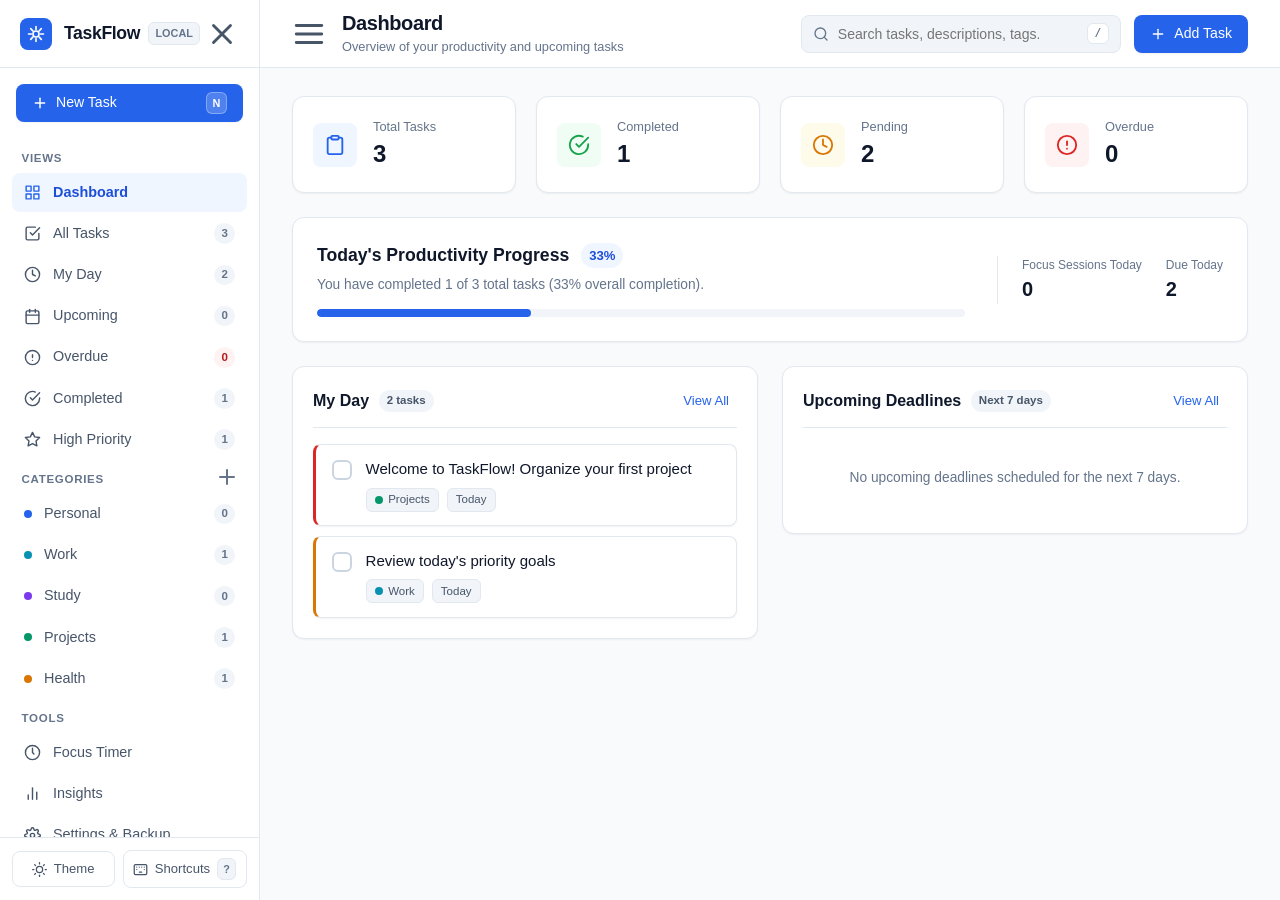
==== TaskFlow/index.html @ dec25b52 "Implement TaskFlow: Smart To-Do List & Productivity Dashboard" ====
<!DOCTYPE html>
<html lang="en" data-theme="light">
<head>
  <meta charset="UTF-8">
  <meta name="viewport" content="width=device-width, initial-scale=1.0">
  <meta name="description" content="TaskFlow - Smart To-Do List & Productivity Dashboard. Fast, local, private, and distraction-free task management.">
  <title>TaskFlow — Smart Productivity & Tasks</title>
  <link rel="stylesheet" href="styles.css">
  <script>
    // Prevent theme flash before CSS renders
    (function() {
      try {
        const savedTheme = localStorage.getItem('taskflow_theme');
        if (savedTheme === 'dark' || (!savedTheme && window.matchMedia('(prefers-color-scheme: dark)').matches)) {
          document.documentElement.setAttribute('data-theme', 'dark');
        } else {
          document.documentElement.setAttribute('data-theme', 'light');
        }
      } catch (e) {
        // Fallback to light theme if localStorage is restricted
      }
    })();
  </script>
</head>
<body>
  <!-- App Layout Container -->
  <div class="app-layout" id="appLayout">
    
    <!-- Mobile Sidebar Backdrop Overlay -->
    <div class="sidebar-overlay" id="sidebarOverlay" aria-hidden="true"></div>

    <!-- Sidebar Navigation -->
    <aside class="sidebar" id="sidebar" aria-label="Main Navigation">
      <div class="sidebar-header">
        <a href="#dashboard" class="brand-link" id="brandLink">
          <div class="brand-icon">
            <svg viewBox="0 0 24 24" fill="none" stroke="currentColor" stroke-width="2.2" stroke-linecap="round" stroke-linejoin="round" aria-hidden="true">
              <path d="M12 2v4M12 18v4M4.93 4.93l2.83 2.83M16.24 16.24l2.83 2.83M2 12h4M18 12h4M4.93 19.07l2.83-2.83M16.24 7.76l2.83-2.83"></path>
              <circle cx="12" cy="12" r="4"></circle>
            </svg>
          </div>
          <div class="brand-info">
            <span class="brand-name">TaskFlow</span>
            <span class="brand-badge">Local</span>
          </div>
        </a>
        <button class="icon-button mobile-close-btn" id="closeSidebarBtn" aria-label="Close navigation menu">
          <svg viewBox="0 0 24 24" fill="none" stroke="currentColor" stroke-width="2" stroke-linecap="round" stroke-linejoin="round" aria-hidden="true">
            <line x1="18" y1="6" x2="6" y2="18"></line>
            <line x1="6" y1="6" x2="18" y2="18"></line>
          </svg>
        </button>
      </div>

      <!-- Quick Action: New Task -->
      <div class="sidebar-action">
        <button class="btn btn-primary btn-block" id="sidebarNewTaskBtn" aria-label="Create new task (shortcut: N)">
          <svg viewBox="0 0 24 24" fill="none" stroke="currentColor" stroke-width="2.2" stroke-linecap="round" stroke-linejoin="round" aria-hidden="true">
            <line x1="12" y1="5" x2="12" y2="19"></line>
            <line x1="5" y1="12" x2="19" y2="12"></line>
          </svg>
          <span>New Task</span>
          <kbd class="shortcut-tag" title="Press N">N</kbd>
        </button>
      </div>

      <!-- Navigation Links -->
      <nav class="sidebar-nav">
        <div class="nav-section-title">Views</div>
        <ul class="nav-list" role="list">
          <li>
            <button class="nav-item active" data-view="dashboard" id="nav-dashboard">
              <svg viewBox="0 0 24 24" fill="none" stroke="currentColor" stroke-width="2" stroke-linecap="round" stroke-linejoin="round" aria-hidden="true">
                <rect x="3" y="3" width="7" height="7"></rect>
                <rect x="14" y="3" width="7" height="7"></rect>
                <rect x="14" y="14" width="7" height="7"></rect>
                <rect x="3" y="14" width="7" height="7"></rect>
              </svg>
              <span class="nav-label">Dashboard</span>
            </button>
          </li>
          <li>
            <button class="nav-item" data-view="all" id="nav-all">
              <svg viewBox="0 0 24 24" fill="none" stroke="currentColor" stroke-width="2" stroke-linecap="round" stroke-linejoin="round" aria-hidden="true">
                <path d="M9 11l3 3L22 4"></path>
                <path d="M21 12v7a2 2 0 01-2 2H5a2 2 0 01-2-2V5a2 2 0 012-2h11"></path>
              </svg>
              <span class="nav-label">All Tasks</span>
              <span class="nav-badge" id="badge-all">0</span>
            </button>
          </li>
          <li>
            <button class="nav-item" data-view="today" id="nav-today">
              <svg viewBox="0 0 24 24" fill="none" stroke="currentColor" stroke-width="2" stroke-linecap="round" stroke-linejoin="round" aria-hidden="true">
                <circle cx="12" cy="12" r="10"></circle>
                <polyline points="12 6 12 12 16 14"></polyline>
              </svg>
              <span class="nav-label">My Day</span>
              <span class="nav-badge" id="badge-today">0</span>
            </button>
          </li>
          <li>
            <button class="nav-item" data-view="upcoming" id="nav-upcoming">
              <svg viewBox="0 0 24 24" fill="none" stroke="currentColor" stroke-width="2" stroke-linecap="round" stroke-linejoin="round" aria-hidden="true">
                <rect x="3" y="4" width="18" height="18" rx="2" ry="2"></rect>
                <line x1="16" y1="2" x2="16" y2="6"></line>
                <line x1="8" y1="2" x2="8" y2="6"></line>
                <line x1="3" y1="10" x2="21" y2="10"></line>
              </svg>
              <span class="nav-label">Upcoming</span>
              <span class="nav-badge" id="badge-upcoming">0</span>
            </button>
          </li>
          <li>
            <button class="nav-item" data-view="overdue" id="nav-overdue">
              <svg viewBox="0 0 24 24" fill="none" stroke="currentColor" stroke-width="2" stroke-linecap="round" stroke-linejoin="round" aria-hidden="true">
                <circle cx="12" cy="12" r="10"></circle>
                <line x1="12" y1="8" x2="12" y2="12"></line>
                <line x1="12" y1="16" x2="12.01" y2="16"></line>
              </svg>
              <span class="nav-label">Overdue</span>
              <span class="nav-badge danger-badge" id="badge-overdue">0</span>
            </button>
          </li>
          <li>
            <button class="nav-item" data-view="completed" id="nav-completed">
              <svg viewBox="0 0 24 24" fill="none" stroke="currentColor" stroke-width="2" stroke-linecap="round" stroke-linejoin="round" aria-hidden="true">
                <path d="M22 11.08V12a10 10 0 1 1-5.93-9.14"></path>
                <polyline points="22 4 12 14.01 9 11.01"></polyline>
              </svg>
              <span class="nav-label">Completed</span>
              <span class="nav-badge" id="badge-completed">0</span>
            </button>
          </li>
          <li>
            <button class="nav-item" data-view="high-priority" id="nav-high-priority">
              <svg viewBox="0 0 24 24" fill="none" stroke="currentColor" stroke-width="2" stroke-linecap="round" stroke-linejoin="round" aria-hidden="true">
                <polygon points="12 2 15.09 8.26 22 9.27 17 14.14 18.18 21.02 12 17.77 5.82 21.02 7 14.14 2 9.27 8.91 8.26 12 2"></polygon>
              </svg>
              <span class="nav-label">High Priority</span>
              <span class="nav-badge" id="badge-high-priority">0</span>
            </button>
          </li>
        </ul>

        <!-- Categories Section -->
        <div class="nav-section-header">
          <span class="nav-section-title">Categories</span>
          <button class="icon-button-subtle" id="addCategoryBtn" title="Create Custom Category" aria-label="Add category">
            <svg viewBox="0 0 24 24" fill="none" stroke="currentColor" stroke-width="2" stroke-linecap="round" stroke-linejoin="round" aria-hidden="true">
              <line x1="12" y1="5" x2="12" y2="19"></line>
              <line x1="5" y1="12" x2="19" y2="12"></line>
            </svg>
          </button>
        </div>
        <ul class="nav-list category-nav-list" id="categoryNavList" role="list">
          <!-- Dynamically populated categories -->
        </ul>

        <!-- Productivity Tools Section -->
        <div class="nav-section-title">Tools</div>
        <ul class="nav-list" role="list">
          <li>
            <button class="nav-item" data-view="timer" id="nav-timer">
              <svg viewBox="0 0 24 24" fill="none" stroke="currentColor" stroke-width="2" stroke-linecap="round" stroke-linejoin="round" aria-hidden="true">
                <circle cx="12" cy="12" r="10"></circle>
                <polyline points="12 6 12 12 14 14"></polyline>
              </svg>
              <span class="nav-label">Focus Timer</span>
              <span class="timer-indicator-dot" id="sidebarTimerDot" title="Timer is active"></span>
            </button>
          </li>
          <li>
            <button class="nav-item" data-view="insights" id="nav-insights">
              <svg viewBox="0 0 24 24" fill="none" stroke="currentColor" stroke-width="2" stroke-linecap="round" stroke-linejoin="round" aria-hidden="true">
                <line x1="18" y1="20" x2="18" y2="10"></line>
                <line x1="12" y1="20" x2="12" y2="4"></line>
                <line x1="6" y1="20" x2="6" y2="14"></line>
              </svg>
              <span class="nav-label">Insights</span>
            </button>
          </li>
          <li>
            <button class="nav-item" data-view="settings" id="nav-settings">
              <svg viewBox="0 0 24 24" fill="none" stroke="currentColor" stroke-width="2" stroke-linecap="round" stroke-linejoin="round" aria-hidden="true">
                <circle cx="12" cy="12" r="3"></circle>
                <path d="M19.4 15a1.65 1.65 0 00.33 1.82l.06.06a2 2 0 010 2.83 2 2 0 01-2.83 0l-.06-.06a1.65 1.65 0 00-1.82-.33 1.65 1.65 0 00-1 1.51V21a2 2 0 01-2 2 2 2 0 01-2-2v-.09A1.65 1.65 0 009 19.4a1.65 1.65 0 00-1.82.33l-.06.06a2 2 0 01-2.83 0 2 2 0 010-2.83l.06-.06a1.65 1.65 0 00.33-1.82 1.65 1.65 0 00-1.51-1H3a2 2 0 01-2-2 2 2 0 012-2h.09A1.65 1.65 0 004.6 9a1.65 1.65 0 00-.33-1.82l-.06-.06a2 2 0 010-2.83 2 2 0 012.83 0l.06.06a1.65 1.65 0 001.82.33H9a1.65 1.65 0 001-1.51V3a2 2 0 012-2 2 2 0 012 2v.09a1.65 1.65 0 001 1.51 1.65 1.65 0 001.82-.33l.06-.06a2 2 0 012.83 0 2 2 0 010 2.83l-.06.06a1.65 1.65 0 00-.33 1.82V9a1.65 1.65 0 001.51 1H21a2 2 0 012 2 2 2 0 01-2 2h-.09a1.65 1.65 0 00-1.51 1z"></path>
              </svg>
              <span class="nav-label">Settings & Backup</span>
            </button>
          </li>
        </ul>
      </nav>

      <!-- Sidebar Footer -->
      <div class="sidebar-footer">
        <button class="footer-btn" id="themeToggleBtn" aria-label="Toggle light/dark theme">
          <span class="theme-icon light-icon" aria-hidden="true">
            <svg viewBox="0 0 24 24" fill="none" stroke="currentColor" stroke-width="2" stroke-linecap="round" stroke-linejoin="round">
              <circle cx="12" cy="12" r="5"></circle>
              <line x1="12" y1="1" x2="12" y2="3"></line>
              <line x1="12" y1="21" x2="12" y2="23"></line>
              <line x1="4.22" y1="4.22" x2="5.64" y2="5.64"></line>
              <line x1="18.36" y1="18.36" x2="19.78" y2="19.78"></line>
              <line x1="1" y1="12" x2="3" y2="12"></line>
              <line x1="21" y1="12" x2="23" y2="12"></line>
              <line x1="4.22" y1="19.78" x2="5.64" y2="18.36"></line>
              <line x1="18.36" y1="5.64" x2="19.78" y2="4.22"></line>
            </svg>
          </span>
          <span class="theme-icon dark-icon" aria-hidden="true">
            <svg viewBox="0 0 24 24" fill="none" stroke="currentColor" stroke-width="2" stroke-linecap="round" stroke-linejoin="round">
              <path d="M21 12.79A9 9 0 1 1 11.21 3 7 7 0 0 0 21 12.79z"></path>
            </svg>
          </span>
          <span class="footer-btn-text" id="themeToggleText">Theme</span>
        </button>

        <button class="footer-btn" id="shortcutsBtn" aria-label="Keyboard Shortcuts" title="Keyboard Shortcuts (?)">
          <svg viewBox="0 0 24 24" fill="none" stroke="currentColor" stroke-width="2" stroke-linecap="round" stroke-linejoin="round" aria-hidden="true">
            <rect x="2" y="4" width="20" height="16" rx="2" ry="2"></rect>
            <line x1="6" y1="8" x2="6" y2="8"></line>
            <line x1="10" y1="8" x2="10" y2="8"></line>
            <line x1="14" y1="8" x2="14" y2="8"></line>
            <line x1="18" y1="8" x2="18" y2="8"></line>
            <line x1="6" y1="12" x2="6" y2="12"></line>
            <line x1="18" y1="12" x2="18" y2="12"></line>
            <line x1="10" y1="16" x2="14" y2="16"></line>
          </svg>
          <span class="footer-btn-text">Shortcuts</span>
          <kbd class="shortcut-tag">?</kbd>
        </button>
      </div>
    </aside>

    <!-- Main Content Area -->
    <main class="main-content" id="mainContent">
      <!-- Top Application Header -->
      <header class="app-header">
        <div class="header-left">
          <button class="icon-button mobile-menu-btn" id="mobileMenuBtn" aria-label="Open navigation menu">
            <svg viewBox="0 0 24 24" fill="none" stroke="currentColor" stroke-width="2" stroke-linecap="round" stroke-linejoin="round" aria-hidden="true">
              <line x1="3" y1="12" x2="21" y2="12"></line>
              <line x1="3" y1="6" x2="21" y2="6"></line>
              <line x1="3" y1="18" x2="21" y2="18"></line>
            </svg>
          </button>
          <div class="header-titles">
            <h1 class="page-title" id="pageTitle">Dashboard</h1>
            <p class="page-subtitle" id="pageSubtitle">Overview of your productivity and upcoming tasks</p>
          </div>
        </div>

        <div class="header-right">
          <!-- Global Search Input -->
          <div class="search-box">
            <svg class="search-icon" viewBox="0 0 24 24" fill="none" stroke="currentColor" stroke-width="2" stroke-linecap="round" stroke-linejoin="round" aria-hidden="true">
              <circle cx="11" cy="11" r="8"></circle>
              <line x1="21" y1="21" x2="16.65" y2="16.65"></line>
            </svg>
            <input type="search" class="search-input" id="globalSearchInput" placeholder="Search tasks, descriptions, tags... (/)" aria-label="Search tasks">
            <kbd class="search-shortcut" title="Press / to search">/</kbd>
            <button class="search-clear-btn" id="searchClearBtn" aria-label="Clear search" style="display: none;">
              <svg viewBox="0 0 24 24" fill="none" stroke="currentColor" stroke-width="2" stroke-linecap="round" stroke-linejoin="round" aria-hidden="true">
                <line x1="18" y1="6" x2="6" y2="18"></line>
                <line x1="6" y1="6" x2="18" y2="18"></line>
              </svg>
            </button>
          </div>

          <!-- Quick Header Add Task -->
          <button class="btn btn-primary header-add-btn" id="headerNewTaskBtn" aria-label="Add new task">
            <svg viewBox="0 0 24 24" fill="none" stroke="currentColor" stroke-width="2" stroke-linecap="round" stroke-linejoin="round" aria-hidden="true">
              <line x1="12" y1="5" x2="12" y2="19"></line>
              <line x1="5" y1="12" x2="19" y2="12"></line>
            </svg>
            <span>Add Task</span>
          </button>
        </div>
      </header>

      <!-- Content Views Wrapper -->
      <div class="content-body">
        
        <!-- ========================================== -->
        <!-- VIEW 1: DASHBOARD VIEW                    -->
        <!-- ========================================== -->
        <section class="view-panel active" id="view-dashboard" aria-labelledby="pageTitle">
          <!-- Stats Summary Grid -->
          <div class="stats-grid">
            <div class="stat-card">
              <div class="stat-icon-wrapper blue">
                <svg viewBox="0 0 24 24" fill="none" stroke="currentColor" stroke-width="2" stroke-linecap="round" stroke-linejoin="round" aria-hidden="true">
                  <path d="M16 4h2a2 2 0 012 2v14a2 2 0 01-2 2H6a2 2 0 01-2-2V6a2 2 0 012-2h2"></path>
                  <rect x="8" y="2" width="8" height="4" rx="1" ry="1"></rect>
                </svg>
              </div>
              <div class="stat-content">
                <span class="stat-label">Total Tasks</span>
                <span class="stat-value" id="dashTotalTasks">0</span>
              </div>
            </div>

            <div class="stat-card">
              <div class="stat-icon-wrapper green">
                <svg viewBox="0 0 24 24" fill="none" stroke="currentColor" stroke-width="2" stroke-linecap="round" stroke-linejoin="round" aria-hidden="true">
                  <path d="M22 11.08V12a10 10 0 11-5.93-9.14"></path>
                  <polyline points="22 4 12 14.01 9 11.01"></polyline>
                </svg>
              </div>
              <div class="stat-content">
                <span class="stat-label">Completed</span>
                <span class="stat-value" id="dashCompletedTasks">0</span>
              </div>
            </div>

            <div class="stat-card">
              <div class="stat-icon-wrapper amber">
                <svg viewBox="0 0 24 24" fill="none" stroke="currentColor" stroke-width="2" stroke-linecap="round" stroke-linejoin="round" aria-hidden="true">
                  <circle cx="12" cy="12" r="10"></circle>
                  <polyline points="12 6 12 12 16 14"></polyline>
                </svg>
              </div>
              <div class="stat-content">
                <span class="stat-label">Pending</span>
                <span class="stat-value" id="dashPendingTasks">0</span>
              </div>
            </div>

            <div class="stat-card">
              <div class="stat-icon-wrapper red">
                <svg viewBox="0 0 24 24" fill="none" stroke="currentColor" stroke-width="2" stroke-linecap="round" stroke-linejoin="round" aria-hidden="true">
                  <circle cx="12" cy="12" r="10"></circle>
                  <line x1="12" y1="8" x2="12" y2="12"></line>
                  <line x1="12" y1="16" x2="12.01" y2="16"></line>
                </svg>
              </div>
              <div class="stat-content">
                <span class="stat-label">Overdue</span>
                <span class="stat-value" id="dashOverdueTasks">0</span>
              </div>
            </div>
          </div>

          <!-- Productivity Summary Banner -->
          <div class="dashboard-banner">
            <div class="banner-info">
              <div class="banner-title-row">
                <h2 class="banner-title">Today's Productivity Progress</h2>
                <span class="progress-percentage-badge" id="dashCompletionRate">0%</span>
              </div>
              <p class="banner-subtitle" id="dashProductivitySummary">You have completed 0 of 0 tasks scheduled for today.</p>
              <!-- Visual Progress Bar -->
              <div class="progress-track" role="progressbar" aria-valuenow="0" aria-valuemin="0" aria-valuemax="100" id="dashProgressBar" aria-label="Task completion progress">
                <div class="progress-fill" id="dashProgressFill" style="width: 0%;"></div>
              </div>
            </div>
            <div class="banner-meta">
              <div class="meta-item">
                <span class="meta-label">Focus Sessions Today</span>
                <span class="meta-value" id="dashFocusSessionsCount">0</span>
              </div>
              <div class="meta-item">
                <span class="meta-label">Due Today</span>
                <span class="meta-value" id="dashDueTodayCount">0</span>
              </div>
            </div>
          </div>

          <!-- Dashboard Two-Column Layout -->
          <div class="dashboard-sections">
            <!-- Left: Today's Tasks & Urgent -->
            <div class="dashboard-column">
              <div class="card-panel">
                <div class="card-panel-header">
                  <div class="card-panel-title-group">
                    <h3 class="card-panel-title">My Day</h3>
                    <span class="badge-pill" id="dashMyDayCount">0 tasks</span>
                  </div>
                  <button class="text-button" id="dashGoToMyDayBtn">View All</button>
                </div>
                <div class="dash-task-list" id="dashTodayTasksList">
                  <!-- Dynamically populated or empty state -->
                </div>
              </div>
            </div>

            <!-- Right: Upcoming Deadlines & Recent -->
            <div class="dashboard-column">
              <div class="card-panel">
                <div class="card-panel-header">
                  <div class="card-panel-title-group">
                    <h3 class="card-panel-title">Upcoming Deadlines</h3>
                    <span class="badge-pill" id="dashUpcomingCount">Next 7 days</span>
                  </div>
                  <button class="text-button" id="dashGoToUpcomingBtn">View All</button>
                </div>
                <div class="dash-task-list" id="dashUpcomingTasksList">
                  <!-- Dynamically populated or empty state -->
                </div>
              </div>
            </div>
          </div>
        </section>


        <!-- ========================================== -->
        <!-- VIEW 2: TASK LIST VIEW (Unified)          -->
        <!-- ========================================== -->
        <section class="view-panel" id="view-tasks" aria-labelledby="pageTitle">
          <!-- Toolbar: Filters, Sorting, Actions -->
          <div class="tasks-toolbar">
            <div class="toolbar-left">
              <!-- Priority Filter -->
              <div class="select-wrapper">
                <label for="filterPriority" class="sr-only">Filter by Priority</label>
                <select id="filterPriority" class="form-select filter-select" aria-label="Filter by priority">
                  <option value="all">All Priorities</option>
                  <option value="high">High Priority</option>
                  <option value="medium">Medium Priority</option>
                  <option value="low">Low Priority</option>
                </select>
              </div>

              <!-- Category Filter -->
              <div class="select-wrapper">
                <label for="filterCategory" class="sr-only">Filter by Category</label>
                <select id="filterCategory" class="form-select filter-select" aria-label="Filter by category">
                  <option value="all">All Categories</option>
                  <!-- Populated from categories list -->
                </select>
              </div>

              <!-- Sort By Dropdown -->
              <div class="select-wrapper">
                <label for="sortTasksBy" class="sr-only">Sort Tasks</label>
                <select id="sortTasksBy" class="form-select filter-select" aria-label="Sort tasks by">
                  <option value="due-asc">Due Date (Earliest First)</option>
                  <option value="due-desc">Due Date (Latest First)</option>
                  <option value="priority-desc">Priority (High to Low)</option>
                  <option value="created-desc">Created (Newest First)</option>
                  <option value="created-asc">Created (Oldest First)</option>
                  <option value="title-asc">Title (A - Z)</option>
                </select>
              </div>
            </div>

            <div class="toolbar-right">
              <!-- Active Filters Clear Indicator -->
              <button class="btn btn-ghost" id="resetFiltersBtn" style="display: none;" aria-label="Reset all active filters">
                <svg viewBox="0 0 24 24" fill="none" stroke="currentColor" stroke-width="2" stroke-linecap="round" stroke-linejoin="round" aria-hidden="true">
                  <path d="M3 12a9 9 0 109-9 9.75 9.75 0 00-6.74 2.74L3 8"></path>
                  <path d="M3 3v5h5"></path>
                </svg>
                <span>Reset Filters</span>
              </button>

              <!-- Batch Action: Clear Completed -->
              <button class="btn btn-ghost text-danger" id="clearCompletedBtn" aria-label="Clear all completed tasks">
                <svg viewBox="0 0 24 24" fill="none" stroke="currentColor" stroke-width="2" stroke-linecap="round" stroke-linejoin="round" aria-hidden="true">
                  <polyline points="3 6 5 6 21 6"></polyline>
                  <path d="M19 6v14a2 2 0 01-2 2H7a2 2 0 01-2-2V6m3 0V4a2 2 0 012-2h4a2 2 0 012 2v2"></path>
                </svg>
                <span>Clear Completed</span>
              </button>
            </div>
          </div>

          <!-- Active Filter Status Indicator (when searching or filtered) -->
          <div class="filter-status-banner" id="filterStatusBanner" style="display: none;">
            <span id="filterStatusText">Showing filtered results</span>
            <button class="icon-button-subtle" id="dismissFilterBannerBtn" aria-label="Dismiss filtered view">
              <svg viewBox="0 0 24 24" fill="none" stroke="currentColor" stroke-width="2" stroke-linecap="round" stroke-linejoin="round" aria-hidden="true">
                <line x1="18" y1="6" x2="6" y2="18"></line>
                <line x1="6" y1="6" x2="18" y2="18"></line>
              </svg>
            </button>
          </div>

          <!-- Tasks Container -->
          <div class="tasks-container">
            <ul class="task-list" id="taskList" role="list">
              <!-- Dynamically populated task cards -->
            </ul>

            <!-- Unified Empty State -->
            <div class="empty-state" id="tasksEmptyState" style="display: none;">
              <div class="empty-state-icon">
                <svg viewBox="0 0 24 24" fill="none" stroke="currentColor" stroke-width="1.6" stroke-linecap="round" stroke-linejoin="round" aria-hidden="true">
                  <path d="M9 11l3 3L22 4"></path>
                  <path d="M21 12v7a2 2 0 01-2 2H5a2 2 0 01-2-2V5a2 2 0 012-2h11"></path>
                </svg>
              </div>
              <h3 class="empty-state-title" id="emptyStateTitle">No tasks found</h3>
              <p class="empty-state-description" id="emptyStateDesc">Stay productive! Add a new task to organize your day.</p>
              <button class="btn btn-primary" id="emptyStateActionBtn">Create New Task</button>
            </div>
          </div>
        </section>


        <!-- ========================================== -->
        <!-- VIEW 3: POMODORO FOCUS TIMER              -->
        <!-- ========================================== -->
        <section class="view-panel" id="view-timer" aria-labelledby="pageTitle">
          <div class="timer-view-wrapper">
            <!-- Mode Switch Tabs -->
            <div class="timer-mode-tabs" role="tablist" aria-label="Timer modes">
              <button class="timer-tab active" role="tab" aria-selected="true" data-mode="focus" id="tabFocus">
                Focus (25m)
              </button>
              <button class="timer-tab" role="tab" aria-selected="false" data-mode="short-break" id="tabShortBreak">
                Short Break (5m)
              </button>
              <button class="timer-tab" role="tab" aria-selected="false" data-mode="long-break" id="tabLongBreak">
                Long Break (15m)
              </button>
            </div>

            <!-- Focus Session Task Linker -->
            <div class="timer-task-selector">
              <label for="timerTaskSelect" class="timer-task-label">Associate with a Task (Optional):</label>
              <select id="timerTaskSelect" class="form-select timer-select" aria-label="Select task to focus on">
                <option value="">-- No specific task --</option>
                <!-- Populated with pending tasks -->
              </select>
            </div>

            <!-- Big Circular Countdown Clock -->
            <div class="timer-clock-container">
              <svg class="timer-progress-ring" viewBox="0 0 280 280" aria-hidden="true">
                <circle class="timer-ring-bg" cx="140" cy="140" r="124"></circle>
                <circle class="timer-ring-progress" id="timerProgressRing" cx="140" cy="140" r="124"></circle>
              </svg>
              <div class="timer-display-content">
                <div class="timer-digits" id="timerDisplay" aria-live="polite">25:00</div>
                <div class="timer-status-label" id="timerStatusLabel">Ready to Focus</div>
                <div class="timer-active-task-name" id="timerActiveTaskName"></div>
              </div>
            </div>

            <!-- Timer Action Buttons -->
            <div class="timer-actions">
              <button class="btn btn-secondary" id="timerResetBtn" aria-label="Reset Timer">
                <svg viewBox="0 0 24 24" fill="none" stroke="currentColor" stroke-width="2" stroke-linecap="round" stroke-linejoin="round" aria-hidden="true">
                  <polyline points="1 4 1 10 7 10"></polyline>
                  <path d="M3.51 15a9 9 0 102.13-9.36L1 10"></path>
                </svg>
                <span>Reset</span>
              </button>

              <button class="btn btn-primary btn-large" id="timerToggleBtn" aria-label="Start or Pause Timer">
                <svg id="timerPlayIcon" viewBox="0 0 24 24" fill="currentColor" stroke="none" aria-hidden="true">
                  <polygon points="5 3 19 12 5 21 5 3"></polygon>
                </svg>
                <svg id="timerPauseIcon" style="display: none;" viewBox="0 0 24 24" fill="currentColor" stroke="none" aria-hidden="true">
                  <rect x="6" y="4" width="4" height="16"></rect>
                  <rect x="14" y="4" width="4" height="16"></rect>
                </svg>
                <span id="timerToggleText">Start Session</span>
              </button>

              <button class="btn btn-ghost" id="timerSoundToggleBtn" aria-label="Toggle Sound Alert" title="Sound alerts on completion">
                <svg id="soundOnIcon" viewBox="0 0 24 24" fill="none" stroke="currentColor" stroke-width="2" stroke-linecap="round" stroke-linejoin="round" aria-hidden="true">
                  <polygon points="11 5 6 9 2 9 2 15 6 15 11 19 11 5"></polygon>
                  <path d="M19.07 4.93a10 10 0 010 14.14M15.54 8.46a5 5 0 010 7.07"></path>
                </svg>
                <svg id="soundOffIcon" style="display: none;" viewBox="0 0 24 24" fill="none" stroke="currentColor" stroke-width="2" stroke-linecap="round" stroke-linejoin="round" aria-hidden="true">
                  <polygon points="11 5 6 9 2 9 2 15 6 15 11 19 11 5"></polygon>
                  <line x1="23" y1="9" x2="17" y2="15"></line>
                  <line x1="17" y1="9" x2="23" y2="15"></line>
                </svg>
                <span id="soundStatusText">Chime On</span>
              </button>
            </div>

            <!-- Timer Analytics Stats -->
            <div class="timer-stats-card">
              <div class="timer-stat-row">
                <div class="timer-stat-col">
                  <span class="timer-stat-num" id="timerTodaySessions">0</span>
                  <span class="timer-stat-title">Sessions Today</span>
                </div>
                <div class="timer-stat-divider"></div>
                <div class="timer-stat-col">
                  <span class="timer-stat-num" id="timerTodayMinutes">0m</span>
                  <span class="timer-stat-title">Focus Time Today</span>
                </div>
                <div class="timer-stat-divider"></div>
                <div class="timer-stat-col">
                  <span class="timer-stat-num" id="timerTotalSessions">0</span>
                  <span class="timer-stat-title">All-Time Sessions</span>
                </div>
              </div>
            </div>

            <div class="timer-disclaimer">
              <svg viewBox="0 0 24 24" fill="none" stroke="currentColor" stroke-width="2" stroke-linecap="round" stroke-linejoin="round" aria-hidden="true">
                <circle cx="12" cy="12" r="10"></circle>
                <line x1="12" y1="16" x2="12" y2="12"></line>
                <line x1="12" y1="8" x2="12.01" y2="8"></line>
              </svg>
              <span>The timer uses system timestamps to track time reliably even if you switch tabs or minimize your browser. Audio chimes play while the tab is open.</span>
            </div>
          </div>
        </section>


        <!-- ========================================== -->
        <!-- VIEW 4: PRODUCTIVITY INSIGHTS             -->
        <!-- ========================================== -->
        <section class="view-panel" id="view-insights" aria-labelledby="pageTitle">
          <div class="insights-wrapper">
            <!-- 4-Card Summary -->
            <div class="stats-grid">
              <div class="stat-card">
                <div class="stat-icon-wrapper green">
                  <svg viewBox="0 0 24 24" fill="none" stroke="currentColor" stroke-width="2" stroke-linecap="round" stroke-linejoin="round" aria-hidden="true">
                    <polyline points="20 6 9 17 4 12"></polyline>
                  </svg>
                </div>
                <div class="stat-content">
                  <span class="stat-label">Completed Today</span>
                  <span class="stat-value" id="insightsCompletedToday">0</span>
                </div>
              </div>

              <div class="stat-card">
                <div class="stat-icon-wrapper blue">
                  <svg viewBox="0 0 24 24" fill="none" stroke="currentColor" stroke-width="2" stroke-linecap="round" stroke-linejoin="round" aria-hidden="true">
                    <rect x="3" y="4" width="18" height="18" rx="2" ry="2"></rect>
                    <line x1="16" y1="2" x2="16" y2="6"></line>
                    <line x1="8" y1="2" x2="8" y2="6"></line>
                    <line x1="3" y1="10" x2="21" y2="10"></line>
                  </svg>
                </div>
                <div class="stat-content">
                  <span class="stat-label">Completed This Week</span>
                  <span class="stat-value" id="insightsCompletedWeek">0</span>
                </div>
              </div>

              <div class="stat-card">
                <div class="stat-icon-wrapper amber">
                  <svg viewBox="0 0 24 24" fill="none" stroke="currentColor" stroke-width="2" stroke-linecap="round" stroke-linejoin="round" aria-hidden="true">
                    <circle cx="12" cy="12" r="10"></circle>
                    <path d="M12 6v6l4 2"></path>
                  </svg>
                </div>
                <div class="stat-content">
                  <span class="stat-label">Completion Rate</span>
                  <span class="stat-value" id="insightsRate">0%</span>
                </div>
              </div>

              <div class="stat-card">
                <div class="stat-icon-wrapper red">
                  <svg viewBox="0 0 24 24" fill="none" stroke="currentColor" stroke-width="2" stroke-linecap="round" stroke-linejoin="round" aria-hidden="true">
                    <circle cx="12" cy="12" r="10"></circle>
                    <polygon points="12 6 12 12 16 14"></polygon>
                  </svg>
                </div>
                <div class="stat-content">
                  <span class="stat-label">Focus Sessions Done</span>
                  <span class="stat-value" id="insightsFocusDone">0</span>
                </div>
              </div>
            </div>

            <!-- 7-Day Completion Bar Chart -->
            <div class="card-panel">
              <div class="card-panel-header">
                <div>
                  <h3 class="card-panel-title">7-Day Task Completion History</h3>
                  <p class="card-panel-subtitle">Calculated directly from real completed tasks in your storage</p>
                </div>
              </div>
              <div class="chart-container" id="completionChartContainer">
                <div class="chart-bars" id="completionChartBars">
                  <!-- Dynamically rendered 7-day bars -->
                </div>
              </div>
            </div>

            <!-- Two Breakdown Panels -->
            <div class="dashboard-sections">
              <!-- Tasks by Priority -->
              <div class="dashboard-column">
                <div class="card-panel">
                  <div class="card-panel-header">
                    <h3 class="card-panel-title">Distribution by Priority</h3>
                  </div>
                  <div class="breakdown-list" id="priorityBreakdownList">
                    <!-- Populated dynamically -->
                  </div>
                </div>
              </div>

              <!-- Tasks by Category -->
              <div class="dashboard-column">
                <div class="card-panel">
                  <div class="card-panel-header">
                    <h3 class="card-panel-title">Distribution by Category</h3>
                  </div>
                  <div class="breakdown-list" id="categoryBreakdownList">
                    <!-- Populated dynamically -->
                  </div>
                </div>
              </div>
            </div>
          </div>
        </section>


        <!-- ========================================== -->
        <!-- VIEW 5: SETTINGS & DATA BACKUP            -->
        <!-- ========================================== -->
        <section class="view-panel" id="view-settings" aria-labelledby="pageTitle">
          <div class="settings-wrapper">
            
            <!-- Backup & Restore -->
            <div class="card-panel">
              <div class="card-panel-header">
                <div>
                  <h3 class="card-panel-title">Data Backup & Restore</h3>
                  <p class="card-panel-subtitle">Manage your local data. Everything is stored privately inside your browser.</p>
                </div>
              </div>
              
              <div class="settings-item-row">
                <div class="settings-item-info">
                  <h4 class="settings-item-title">Export Local Backup</h4>
                  <p class="settings-item-desc">Download a complete JSON file containing all your tasks, categories, and focus timer statistics.</p>
                </div>
                <button class="btn btn-secondary" id="exportDataBtn">
                  <svg viewBox="0 0 24 24" fill="none" stroke="currentColor" stroke-width="2" stroke-linecap="round" stroke-linejoin="round" aria-hidden="true">
                    <path d="M21 15v4a2 2 0 01-2 2H5a2 2 0 01-2-2v-4"></path>
                    <polyline points="7 10 12 15 17 10"></polyline>
                    <line x1="12" y1="15" x2="12" y2="3"></line>
                  </svg>
                  <span>Export JSON</span>
                </button>
              </div>

              <div class="settings-item-row">
                <div class="settings-item-info">
                  <h4 class="settings-item-title">Import Backup</h4>
                  <p class="settings-item-desc">Restore your data from a previously exported TaskFlow JSON file. Safe schema validation prevents corrupted data.</p>
                </div>
                <div>
                  <input type="file" id="importFileInput" accept=".json,application/json" style="display: none;" aria-label="Select JSON file to import">
                  <button class="btn btn-secondary" id="importDataBtn">
                    <svg viewBox="0 0 24 24" fill="none" stroke="currentColor" stroke-width="2" stroke-linecap="round" stroke-linejoin="round" aria-hidden="true">
                      <path d="M21 15v4a2 2 0 01-2 2H5a2 2 0 01-2-2v-4"></path>
                      <polyline points="17 8 12 3 7 8"></polyline>
                      <line x1="12" y1="3" x2="12" y2="15"></line>
                    </svg>
                    <span>Import JSON</span>
                  </button>
                </div>
              </div>

              <div class="settings-item-row danger-row">
                <div class="settings-item-info">
                  <h4 class="settings-item-title text-danger">Reset All Application Data</h4>
                  <p class="settings-item-desc">Permanently wipe all tasks, custom categories, and timer statistics, reverting to fresh defaults.</p>
                </div>
                <button class="btn btn-danger-outline" id="resetAppBtn">
                  <svg viewBox="0 0 24 24" fill="none" stroke="currentColor" stroke-width="2" stroke-linecap="round" stroke-linejoin="round" aria-hidden="true">
                    <path d="M3 6h18M19 6v14a2 2 0 01-2 2H7a2 2 0 01-2-2V6m3 0V4a2 2 0 012-2h4a2 2 0 012 2v2"></path>
                  </svg>
                  <span>Reset Application</span>
                </button>
              </div>
            </div>

            <!-- Storage Notice -->
            <div class="card-panel">
              <div class="card-panel-header">
                <div>
                  <h3 class="card-panel-title">Privacy & Storage Notice</h3>
                  <p class="card-panel-subtitle">Transparent facts about your task data</p>
                </div>
              </div>
              <div class="notice-box">
                <div class="notice-icon">
                  <svg viewBox="0 0 24 24" fill="none" stroke="currentColor" stroke-width="2" stroke-linecap="round" stroke-linejoin="round" aria-hidden="true">
                    <rect x="3" y="11" width="18" height="11" rx="2" ry="2"></rect>
                    <path d="M7 11V7a5 5 0 0110 0v4"></path>
                  </svg>
                </div>
                <div class="notice-text">
                  <p><strong>100% Client-Side & Private:</strong> TaskFlow runs completely on your machine. No accounts, no backend databases, no analytics trackers, and no external AI services are used.</p>
                  <p><strong>Browser-Specific:</strong> Data is saved in this browser's <code>localStorage</code> sandbox. It does not automatically sync across separate browsers, incognito windows, or other devices. To transfer your tasks to another device, use the <strong>Export JSON</strong> feature above.</p>
                </div>
              </div>
            </div>

            <!-- Categories Management Panel -->
            <div class="card-panel">
              <div class="card-panel-header">
                <div>
                  <h3 class="card-panel-title">Manage Categories</h3>
                  <p class="card-panel-subtitle">Custom labels to group and organize your workflow</p>
                </div>
                <button class="btn btn-secondary btn-sm" id="settingsAddCategoryBtn">Add Category</button>
              </div>
              <div class="categories-manage-list" id="settingsCategoriesList">
                <!-- Dynamically populated categories -->
              </div>
            </div>

          </div>
        </section>

      </div>
    </main>
  </div>

  <!-- ========================================== -->
  <!-- MODAL: ADD / EDIT TASK                     -->
  <!-- ========================================== -->
  <div class="modal-backdrop" id="taskModalBackdrop" aria-hidden="true">
    <div class="modal-dialog" role="dialog" aria-modal="true" aria-labelledby="taskModalTitle">
      <div class="modal-header">
        <h2 class="modal-title" id="taskModalTitle">Create New Task</h2>
        <button class="icon-button" id="closeTaskModalBtn" aria-label="Close dialog">
          <svg viewBox="0 0 24 24" fill="none" stroke="currentColor" stroke-width="2" stroke-linecap="round" stroke-linejoin="round" aria-hidden="true">
            <line x1="18" y1="6" x2="6" y2="18"></line>
            <line x1="6" y1="6" x2="18" y2="18"></line>
          </svg>
        </button>
      </div>

      <form id="taskForm" class="modal-form" novalidate>
        <input type="hidden" id="taskIdInput">

        <!-- Task Title (Required) -->
        <div class="form-group">
          <label for="taskTitleInput" class="form-label">
            Task Title <span class="required-mark" aria-hidden="true">*</span>
          </label>
          <input type="text" id="taskTitleInput" class="form-input" placeholder="e.g., Finalize quarterly project proposal" required maxlength="120" autocomplete="off">
          <div class="form-error-msg" id="taskTitleError" role="alert"></div>
        </div>

        <!-- Task Description (Optional) -->
        <div class="form-group">
          <label for="taskDescInput" class="form-label">Description (Optional)</label>
          <textarea id="taskDescInput" class="form-textarea" rows="3" placeholder="Add details, notes, links or action items..." maxlength="1000"></textarea>
        </div>

        <!-- Two Columns: Priority & Category -->
        <div class="form-row">
          <div class="form-group">
            <label for="taskPriorityInput" class="form-label">Priority</label>
            <select id="taskPriorityInput" class="form-select">
              <option value="low">Low Priority</option>
              <option value="medium" selected>Medium Priority</option>
              <option value="high">High Priority</option>
            </select>
          </div>

          <div class="form-group">
            <label for="taskCategoryInput" class="form-label">Category</label>
            <select id="taskCategoryInput" class="form-select">
              <!-- Dynamically populated -->
            </select>
          </div>
        </div>

        <!-- Two Columns: Due Date & Due Time -->
        <div class="form-row">
          <div class="form-group">
            <label for="taskDueDateInput" class="form-label">Due Date</label>
            <input type="date" id="taskDueDateInput" class="form-input">
          </div>

          <div class="form-group">
            <label for="taskDueTimeInput" class="form-label">Due Time (Optional)</label>
            <input type="time" id="taskDueTimeInput" class="form-input">
          </div>
        </div>

        <!-- Tags Input -->
        <div class="form-group">
          <label for="taskTagsInput" class="form-label">Tags (Optional)</label>
          <input type="text" id="taskTagsInput" class="form-input" placeholder="e.g., urgent, client, sprint-1 (comma separated)">
          <span class="form-hint">Separate multiple tags with commas</span>
        </div>

        <!-- Optional Reminder -->
        <div class="form-group reminder-group">
          <div class="checkbox-label-wrapper">
            <input type="checkbox" id="taskHasReminder" class="custom-checkbox">
            <label for="taskHasReminder" class="form-label-inline">Set In-App Reminder</label>
          </div>
          <div class="reminder-inputs-row" id="reminderInputsContainer" style="display: none;">
            <input type="datetime-local" id="taskReminderInput" class="form-input" aria-label="Reminder date and time">
            <span class="form-hint">Reminder triggers as an in-app alert when this website is open.</span>
          </div>
        </div>

        <!-- Modal Actions -->
        <div class="modal-footer">
          <button type="button" class="btn btn-secondary" id="cancelTaskModalBtn">Cancel</button>
          <button type="submit" class="btn btn-primary" id="saveTaskSubmitBtn">
            <span>Save Task</span>
          </button>
        </div>
      </form>
    </div>
  </div>


  <!-- ========================================== -->
  <!-- MODAL: TASK DETAIL VIEW                    -->
  <!-- ========================================== -->
  <div class="modal-backdrop" id="detailModalBackdrop" aria-hidden="true">
    <div class="modal-dialog modal-dialog-wide" role="dialog" aria-modal="true" aria-labelledby="detailModalTitle">
      <div class="modal-header">
        <div class="detail-header-tags">
          <span class="badge priority-badge" id="detailPriorityBadge">Medium</span>
          <span class="badge category-badge" id="detailCategoryBadge">Work</span>
          <span class="badge status-badge" id="detailStatusBadge">Pending</span>
        </div>
        <button class="icon-button" id="closeDetailModalBtn" aria-label="Close task details">
          <svg viewBox="0 0 24 24" fill="none" stroke="currentColor" stroke-width="2" stroke-linecap="round" stroke-linejoin="round" aria-hidden="true">
            <line x1="18" y1="6" x2="6" y2="18"></line>
            <line x1="6" y1="6" x2="18" y2="18"></line>
          </svg>
        </button>
      </div>

      <div class="modal-body detail-body">
        <h2 class="detail-title" id="detailModalTitle">Task Title</h2>
        
        <div class="detail-desc-box" id="detailDescBox">
          <p class="detail-desc-text" id="detailModalDesc">No description provided.</p>
        </div>

        <!-- Meta Grid -->
        <div class="detail-meta-grid">
          <div class="detail-meta-item">
            <span class="detail-meta-label">Due Date</span>
            <span class="detail-meta-value" id="detailDueDateValue">None</span>
          </div>
          <div class="detail-meta-item">
            <span class="detail-meta-label">Reminder</span>
            <span class="detail-meta-value" id="detailReminderValue">None</span>
          </div>
          <div class="detail-meta-item">
            <span class="detail-meta-label">Created</span>
            <span class="detail-meta-value" id="detailCreatedValue">-</span>
          </div>
          <div class="detail-meta-item">
            <span class="detail-meta-label">Completed</span>
            <span class="detail-meta-value" id="detailCompletedValue">-</span>
          </div>
        </div>

        <!-- Tags List -->
        <div class="detail-tags-section" id="detailTagsSection">
          <span class="detail-meta-label">Tags</span>
          <div class="tag-chips-list" id="detailTagsList"></div>
        </div>
      </div>

      <div class="modal-footer detail-footer">
        <div class="detail-footer-left">
          <button class="btn btn-danger-outline btn-sm" id="detailDeleteBtn">
            <svg viewBox="0 0 24 24" fill="none" stroke="currentColor" stroke-width="2" stroke-linecap="round" stroke-linejoin="round" aria-hidden="true">
              <polyline points="3 6 5 6 21 6"></polyline>
              <path d="M19 6v14a2 2 0 01-2 2H7a2 2 0 01-2-2V6m3 0V4a2 2 0 012-2h4a2 2 0 012 2v2"></path>
            </svg>
            <span>Delete</span>
          </button>
        </div>
        <div class="detail-footer-right">
          <button class="btn btn-secondary" id="detailEditBtn">
            <svg viewBox="0 0 24 24" fill="none" stroke="currentColor" stroke-width="2" stroke-linecap="round" stroke-linejoin="round" aria-hidden="true">
              <path d="M11 4H4a2 2 0 00-2 2v14a2 2 0 002 2h14a2 2 0 002-2v-7"></path>
              <path d="M18.5 2.5a2.121 2.121 0 013 3L12 15l-4 1 1-4 9.5-9.5z"></path>
            </svg>
            <span>Edit</span>
          </button>
          <button class="btn btn-primary" id="detailToggleStatusBtn">
            <span id="detailToggleStatusText">Mark Completed</span>
          </button>
        </div>
      </div>
    </div>
  </div>


  <!-- ========================================== -->
  <!-- MODAL: ADD CUSTOM CATEGORY                -->
  <!-- ========================================== -->
  <div class="modal-backdrop" id="categoryModalBackdrop" aria-hidden="true">
    <div class="modal-dialog modal-dialog-sm" role="dialog" aria-modal="true" aria-labelledby="categoryModalTitle">
      <div class="modal-header">
        <h2 class="modal-title" id="categoryModalTitle">Create Category</h2>
        <button class="icon-button" id="closeCategoryModalBtn" aria-label="Close dialog">
          <svg viewBox="0 0 24 24" fill="none" stroke="currentColor" stroke-width="2" stroke-linecap="round" stroke-linejoin="round" aria-hidden="true">
            <line x1="18" y1="6" x2="6" y2="18"></line>
            <line x1="6" y1="6" x2="18" y2="18"></line>
          </svg>
        </button>
      </div>

      <form id="categoryForm" class="modal-form" novalidate>
        <div class="form-group">
          <label for="categoryNameInput" class="form-label">
            Category Name <span class="required-mark" aria-hidden="true">*</span>
          </label>
          <input type="text" id="categoryNameInput" class="form-input" placeholder="e.g., Finance, Reading, Fitness" required maxlength="30" autocomplete="off">
          <div class="form-error-msg" id="categoryNameError" role="alert"></div>
        </div>

        <div class="form-group">
          <label class="form-label">Color Indicator</label>
          <div class="color-swatch-picker" role="radiogroup" aria-label="Category color">
            <button type="button" class="swatch-btn active" data-color="#2563eb" style="--swatch-color: #2563eb;" aria-label="Blue" aria-checked="true"></button>
            <button type="button" class="swatch-btn" data-color="#059669" style="--swatch-color: #059669;" aria-label="Green" aria-checked="false"></button>
            <button type="button" class="swatch-btn" data-color="#d97706" style="--swatch-color: #d97706;" aria-label="Amber" aria-checked="false"></button>
            <button type="button" class="swatch-btn" data-color="#dc2626" style="--swatch-color: #dc2626;" aria-label="Red" aria-checked="false"></button>
            <button type="button" class="swatch-btn" data-color="#7c3aed" style="--swatch-color: #7c3aed;" aria-label="Indigo" aria-checked="false"></button>
            <button type="button" class="swatch-btn" data-color="#0891b2" style="--swatch-color: #0891b2;" aria-label="Cyan" aria-checked="false"></button>
            <button type="button" class="swatch-btn" data-color="#475569" style="--swatch-color: #475569;" aria-label="Slate" aria-checked="false"></button>
          </div>
          <input type="hidden" id="categoryColorInput" value="#2563eb">
        </div>

        <div class="modal-footer">
          <button type="button" class="btn btn-secondary" id="cancelCategoryModalBtn">Cancel</button>
          <button type="submit" class="btn btn-primary" id="saveCategoryBtn">Create</button>
        </div>
      </form>
    </div>
  </div>


  <!-- ========================================== -->
  <!-- MODAL: CONFIRMATION DIALOG (ACCESSIBLE)    -->
  <!-- ========================================== -->
  <div class="modal-backdrop" id="confirmModalBackdrop" aria-hidden="true">
    <div class="modal-dialog modal-dialog-sm" role="alertdialog" aria-modal="true" aria-labelledby="confirmDialogTitle" aria-describedby="confirmDialogMessage">
      <div class="modal-header">
        <h2 class="modal-title" id="confirmDialogTitle">Confirm Action</h2>
        <button class="icon-button" id="closeConfirmModalBtn" aria-label="Close dialog">
          <svg viewBox="0 0 24 24" fill="none" stroke="currentColor" stroke-width="2" stroke-linecap="round" stroke-linejoin="round" aria-hidden="true">
            <line x1="18" y1="6" x2="6" y2="18"></line>
            <line x1="6" y1="6" x2="18" y2="18"></line>
          </svg>
        </button>
      </div>
      <div class="modal-body">
        <p class="confirm-message" id="confirmDialogMessage">Are you sure you want to perform this action?</p>
      </div>
      <div class="modal-footer">
        <button type="button" class="btn btn-secondary" id="confirmCancelBtn">Cancel</button>
        <button type="button" class="btn btn-danger" id="confirmProceedBtn">Confirm</button>
      </div>
    </div>
  </div>


  <!-- ========================================== -->
  <!-- MODAL: KEYBOARD SHORTCUTS REFERENCE        -->
  <!-- ========================================== -->
  <div class="modal-backdrop" id="shortcutsModalBackdrop" aria-hidden="true">
    <div class="modal-dialog modal-dialog-md" role="dialog" aria-modal="true" aria-labelledby="shortcutsModalTitle">
      <div class="modal-header">
        <h2 class="modal-title" id="shortcutsModalTitle">Keyboard Shortcuts</h2>
        <button class="icon-button" id="closeShortcutsModalBtn" aria-label="Close shortcuts">
          <svg viewBox="0 0 24 24" fill="none" stroke="currentColor" stroke-width="2" stroke-linecap="round" stroke-linejoin="round" aria-hidden="true">
            <line x1="18" y1="6" x2="6" y2="18"></line>
            <line x1="6" y1="6" x2="18" y2="18"></line>
          </svg>
        </button>
      </div>
      <div class="modal-body">
        <div class="shortcuts-table" role="table" aria-label="Keyboard shortcuts">
          <div class="shortcut-row" role="row">
            <span class="shortcut-desc" role="cell">Create new task</span>
            <div class="shortcut-keys" role="cell"><kbd>N</kbd></div>
          </div>
          <div class="shortcut-row" role="row">
            <span class="shortcut-desc" role="cell">Focus search bar</span>
            <div class="shortcut-keys" role="cell"><kbd>/</kbd></div>
          </div>
          <div class="shortcut-row" role="row">
            <span class="shortcut-desc" role="cell">Close modal or dialog</span>
            <div class="shortcut-keys" role="cell"><kbd>Esc</kbd></div>
          </div>
          <div class="shortcut-row" role="row">
            <span class="shortcut-desc" role="cell">Submit active modal form</span>
            <div class="shortcut-keys" role="cell"><kbd>Ctrl</kbd> + <kbd>Enter</kbd></div>
          </div>
          <div class="shortcut-row" role="row">
            <span class="shortcut-desc" role="cell">Open this shortcuts cheatsheet</span>
            <div class="shortcut-keys" role="cell"><kbd>?</kbd></div>
          </div>
        </div>
        <p class="form-hint" style="margin-top: 1rem;">Single-letter shortcuts are automatically disabled while typing in input fields.</p>
      </div>
      <div class="modal-footer">
        <button type="button" class="btn btn-secondary" id="dismissShortcutsBtn">Got it</button>
      </div>
    </div>
  </div>


  <!-- ========================================== -->
  <!-- TOAST NOTIFICATIONS CONTAINER              -->
  <!-- ========================================== -->
  <div class="toast-container" id="toastContainer" role="status" aria-live="polite"></div>

  <!-- Main JavaScript File -->
  <script src="script.js"></script>
</body>
</html>
---- TaskFlow/styles.css ----
/* ==========================================================================
   TASKFLOW — CORE DESIGN SYSTEM & STYLESHEET
   Clean, minimalist, restrained blue accents, accessible contrast.
   ========================================================================== */

/* --------------------------------------------------------------------------
   1. CSS VARIABLES (DESIGN TOKENS)
   -------------------------------------------------------------------------- */
:root {
  /* Light Theme Palette */
  --bg-app: #f8fafc;
  --bg-sidebar: #ffffff;
  --bg-surface: #ffffff;
  --bg-surface-elevated: #ffffff;
  --bg-subtle: #f1f5f9;
  --bg-hover: #e2e8f0;
  --bg-active: #cbd5e1;

  --border-subtle: #e2e8f0;
  --border-strong: #cbd5e1;
  --border-focus: #2563eb;

  --text-primary: #0f172a;
  --text-secondary: #475569;
  --text-muted: #64748b;
  --text-inverse: #ffffff;

  /* Restrained Blue Accent */
  --accent-primary: #2563eb;
  --accent-hover: #1d4ed8;
  --accent-active: #1e40af;
  --accent-subtle: #eff6ff;
  --accent-text: #1d4ed8;

  /* Priority Tokens */
  --priority-high: #dc2626;
  --priority-high-bg: #fef2f2;
  --priority-high-border: #fecaca;
  --priority-high-text: #b91c1c;

  --priority-medium: #d97706;
  --priority-medium-bg: #fffbeb;
  --priority-medium-border: #fde68a;
  --priority-medium-text: #b45309;

  --priority-low: #059669;
  --priority-low-bg: #f0fdf4;
  --priority-low-border: #bbf7d0;
  --priority-low-text: #047857;

  /* Semantic Feedback */
  --danger: #dc2626;
  --danger-hover: #b91c1c;
  --danger-bg: #fef2f2;
  --danger-border: #fecaca;

  --success: #16a34a;
  --success-bg: #f0fdf4;
  --success-border: #bbf7d0;

  --warning: #d97706;
  --warning-bg: #fffbeb;
  --warning-border: #fde68a;

  /* Layout Measurements */
  --sidebar-width: 260px;
  --header-height: 68px;
  --radius-sm: 6px;
  --radius-md: 8px;
  --radius-lg: 12px;
  --radius-xl: 16px;

  /* Subtle Shadows */
  --shadow-sm: 0 1px 2px 0 rgba(0, 0, 0, 0.05);
  --shadow-md: 0 4px 6px -1px rgba(0, 0, 0, 0.07), 0 2px 4px -2px rgba(0, 0, 0, 0.05);
  --shadow-lg: 0 10px 15px -3px rgba(0, 0, 0, 0.08), 0 4px 6px -4px rgba(0, 0, 0, 0.05);
  --shadow-modal: 0 20px 25px -5px rgba(0, 0, 0, 0.12), 0 8px 10px -6px rgba(0, 0, 0, 0.08);

  /* Transitions */
  --transition-fast: 150ms cubic-bezier(0.4, 0, 0.2, 1);
  --transition-normal: 200ms cubic-bezier(0.4, 0, 0.2, 1);
}

/* Dark Theme Palette */
[data-theme="dark"] {
  --bg-app: #0b0f19;
  --bg-sidebar: #111827;
  --bg-surface: #111827;
  --bg-surface-elevated: #1f2937;
  --bg-subtle: #1f2937;
  --bg-hover: #374151;
  --bg-active: #4b5563;

  --border-subtle: #1f2937;
  --border-strong: #374151;
  --border-focus: #3b82f6;

  --text-primary: #f8fafc;
  --text-secondary: #cbd5e1;
  --text-muted: #94a3b8;
  --text-inverse: #0b0f19;

  /* Restrained Blue Accent in Dark */
  --accent-primary: #3b82f6;
  --accent-hover: #60a5fa;
  --accent-active: #93c5fd;
  --accent-subtle: rgba(59, 130, 246, 0.15);
  --accent-text: #93c5fd;

  /* Priority Tokens in Dark */
  --priority-high: #f87171;
  --priority-high-bg: rgba(220, 38, 38, 0.15);
  --priority-high-border: rgba(239, 68, 68, 0.3);
  --priority-high-text: #fca5a5;

  --priority-medium: #fbbf24;
  --priority-medium-bg: rgba(217, 119, 6, 0.15);
  --priority-medium-border: rgba(245, 158, 11, 0.3);
  --priority-medium-text: #fde68a;

  --priority-low: #34d399;
  --priority-low-bg: rgba(5, 150, 105, 0.15);
  --priority-low-border: rgba(16, 185, 129, 0.3);
  --priority-low-text: #a7f3d0;

  --danger: #f87171;
  --danger-hover: #ef4444;
  --danger-bg: rgba(220, 38, 38, 0.15);
  --danger-border: rgba(239, 68, 68, 0.3);

  --success: #34d399;
  --success-bg: rgba(5, 150, 105, 0.15);
  --success-border: rgba(16, 185, 129, 0.3);

  --warning: #fbbf24;
  --warning-bg: rgba(217, 119, 6, 0.15);
  --warning-border: rgba(245, 158, 11, 0.3);

  --shadow-sm: 0 1px 2px 0 rgba(0, 0, 0, 0.4);
  --shadow-md: 0 4px 6px -1px rgba(0, 0, 0, 0.5), 0 2px 4px -2px rgba(0, 0, 0, 0.4);
  --shadow-lg: 0 10px 15px -3px rgba(0, 0, 0, 0.6), 0 4px 6px -4px rgba(0, 0, 0, 0.4);
  --shadow-modal: 0 20px 25px -5px rgba(0, 0, 0, 0.7), 0 8px 10px -6px rgba(0, 0, 0, 0.5);
}

/* --------------------------------------------------------------------------
   2. RESET & BASE
   -------------------------------------------------------------------------- */
*, *::before, *::after {
  box-sizing: border-box;
  margin: 0;
  padding: 0;
}

html, body {
  height: 100%;
}

body {
  font-family: -apple-system, BlinkMacSystemFont, "Segoe UI", Roboto, "Helvetica Neue", Arial, sans-serif;
  font-size: 14px;
  line-height: 1.5;
  color: var(--text-primary);
  background-color: var(--bg-app);
  -webkit-font-smoothing: antialiased;
  -moz-osx-font-smoothing: grayscale;
  overflow: hidden;
}

input, button, textarea, select {
  font: inherit;
  color: inherit;
}

button {
  background: none;
  border: none;
  cursor: pointer;
}

a {
  color: inherit;
  text-decoration: none;
}

ul, ol {
  list-style: none;
}

/* Accessible focus outline */
:focus-visible {
  outline: 2px solid var(--border-focus);
  outline-offset: 2px;
}

.sr-only {
  position: absolute;
  width: 1px;
  height: 1px;
  padding: 0;
  margin: -1px;
  overflow: hidden;
  clip: rect(0, 0, 0, 0);
  white-space: nowrap;
  border: 0;
}

/* --------------------------------------------------------------------------
   3. APP LAYOUT STRUCTURE
   -------------------------------------------------------------------------- */
.app-layout {
  display: flex;
  height: 100vh;
  width: 100vw;
  overflow: hidden;
  background-color: var(--bg-app);
}

/* --------------------------------------------------------------------------
   4. SIDEBAR STYLING
   -------------------------------------------------------------------------- */
.sidebar {
  width: var(--sidebar-width);
  min-width: var(--sidebar-width);
  height: 100vh;
  background-color: var(--bg-sidebar);
  border-right: 1px solid var(--border-subtle);
  display: flex;
  flex-direction: column;
  z-index: 100;
  transition: transform var(--transition-normal);
}

.sidebar-header {
  height: var(--header-height);
  padding: 0 1.25rem;
  display: flex;
  align-items: center;
  justify-content: space-between;
  border-bottom: 1px solid var(--border-subtle);
}

.brand-link {
  display: flex;
  align-items: center;
  gap: 0.75rem;
}

.brand-icon {
  width: 32px;
  height: 32px;
  background-color: var(--accent-primary);
  color: var(--text-inverse);
  border-radius: var(--radius-md);
  display: flex;
  align-items: center;
  justify-content: center;
}

.brand-icon svg {
  width: 18px;
  height: 18px;
}

.brand-info {
  display: flex;
  align-items: center;
  gap: 0.5rem;
}

.brand-name {
  font-size: 1.1rem;
  font-weight: 700;
  letter-spacing: -0.02em;
  color: var(--text-primary);
}

.brand-badge {
  font-size: 0.68rem;
  text-transform: uppercase;
  font-weight: 600;
  padding: 0.15rem 0.4rem;
  background-color: var(--bg-subtle);
  color: var(--text-muted);
  border-radius: var(--radius-sm);
  border: 1px solid var(--border-subtle);
}

.mobile-close-btn {
  display: none;
}

.sidebar-action {
  padding: 1rem 1rem 0.5rem 1rem;
}

.sidebar-nav {
  flex: 1;
  overflow-y: auto;
  padding: 0.5rem 0.75rem;
}

.sidebar-nav::-webkit-scrollbar {
  width: 4px;
}
.sidebar-nav::-webkit-scrollbar-thumb {
  background-color: var(--border-subtle);
  border-radius: 4px;
}

.nav-section-title {
  font-size: 0.72rem;
  text-transform: uppercase;
  font-weight: 700;
  letter-spacing: 0.06em;
  color: var(--text-muted);
  padding: 0.75rem 0.6rem 0.35rem 0.6rem;
}

.nav-section-header {
  display: flex;
  align-items: center;
  justify-content: space-between;
  padding-right: 0.5rem;
}

.nav-list {
  display: flex;
  flex-direction: column;
  gap: 2px;
}

.nav-item {
  width: 100%;
  display: flex;
  align-items: center;
  gap: 0.75rem;
  padding: 0.55rem 0.75rem;
  border-radius: var(--radius-md);
  color: var(--text-secondary);
  font-weight: 500;
  font-size: 0.9rem;
  text-align: left;
  transition: background-color var(--transition-fast), color var(--transition-fast);
  position: relative;
}

.nav-item svg {
  width: 17px;
  height: 17px;
  flex-shrink: 0;
  stroke-width: 2;
}

.nav-item:hover {
  background-color: var(--bg-subtle);
  color: var(--text-primary);
}

.nav-item.active {
  background-color: var(--accent-subtle);
  color: var(--accent-text);
  font-weight: 600;
}

.nav-item.active svg {
  stroke: var(--accent-primary);
}

.nav-label {
  flex: 1;
  white-space: nowrap;
  overflow: hidden;
  text-overflow: ellipsis;
}

.nav-badge {
  font-size: 0.72rem;
  font-weight: 600;
  padding: 0.1rem 0.45rem;
  border-radius: 9999px;
  background-color: var(--bg-subtle);
  color: var(--text-muted);
}

.nav-item.active .nav-badge {
  background-color: rgba(37, 99, 235, 0.15);
  color: var(--accent-text);
}

.nav-badge.danger-badge {
  background-color: var(--priority-high-bg);
  color: var(--priority-high-text);
  font-weight: 700;
}

.category-dot {
  width: 8px;
  height: 8px;
  border-radius: 50%;
  flex-shrink: 0;
  background-color: currentColor;
}

.timer-indicator-dot {
  width: 7px;
  height: 7px;
  border-radius: 50%;
  background-color: var(--success);
  display: none;
}
.timer-indicator-dot.active {
  display: inline-block;
  animation: pulse-dot 1.5s infinite;
}

@keyframes pulse-dot {
  0% { transform: scale(1); opacity: 1; }
  50% { transform: scale(1.4); opacity: 0.6; }
  100% { transform: scale(1); opacity: 1; }
}

.sidebar-footer {
  padding: 0.75rem;
  border-top: 1px solid var(--border-subtle);
  display: flex;
  align-items: center;
  justify-content: space-between;
  gap: 0.5rem;
  background-color: var(--bg-sidebar);
}

.footer-btn {
  flex: 1;
  display: flex;
  align-items: center;
  justify-content: center;
  gap: 0.4rem;
  padding: 0.45rem 0.6rem;
  border-radius: var(--radius-md);
  font-size: 0.82rem;
  color: var(--text-secondary);
  border: 1px solid var(--border-subtle);
  transition: all var(--transition-fast);
}

.footer-btn:hover {
  background-color: var(--bg-subtle);
  color: var(--text-primary);
  border-color: var(--border-strong);
}

.footer-btn svg {
  width: 15px;
  height: 15px;
}

.theme-icon {
  display: inline-flex;
}
[data-theme="dark"] .light-icon {
  display: none;
}
[data-theme="light"] .dark-icon {
  display: none;
}

.shortcut-tag {
  display: inline-block;
  padding: 0.1rem 0.35rem;
  font-size: 0.68rem;
  font-weight: 700;
  font-family: inherit;
  background-color: var(--bg-subtle);
  color: var(--text-muted);
  border-radius: var(--radius-sm);
  border: 1px solid var(--border-subtle);
}

/* --------------------------------------------------------------------------
   5. MAIN CONTENT & HEADER
   -------------------------------------------------------------------------- */
.main-content {
  flex: 1;
  height: 100vh;
  display: flex;
  flex-direction: column;
  overflow: hidden;
  background-color: var(--bg-app);
}

.app-header {
  height: var(--header-height);
  padding: 0 2rem;
  background-color: var(--bg-surface);
  border-bottom: 1px solid var(--border-subtle);
  display: flex;
  align-items: center;
  justify-content: space-between;
  gap: 1.5rem;
  flex-shrink: 0;
}

.header-left {
  display: flex;
  align-items: center;
  gap: 1rem;
}

.mobile-menu-btn {
  display: none;
}

.header-titles {
  display: flex;
  flex-direction: column;
}

.page-title {
  font-size: 1.25rem;
  font-weight: 700;
  letter-spacing: -0.02em;
  color: var(--text-primary);
  line-height: 1.2;
}

.page-subtitle {
  font-size: 0.8rem;
  color: var(--text-muted);
  margin-top: 2px;
}

.header-right {
  display: flex;
  align-items: center;
  gap: 0.85rem;
}

.search-box {
  position: relative;
  display: flex;
  align-items: center;
  width: 320px;
}

.search-icon {
  position: absolute;
  left: 0.75rem;
  width: 16px;
  height: 16px;
  color: var(--text-muted);
  pointer-events: none;
}

.search-input {
  width: 100%;
  height: 38px;
  padding: 0 4.2rem 0 2.25rem;
  border-radius: var(--radius-md);
  border: 1px solid var(--border-subtle);
  background-color: var(--bg-subtle);
  color: var(--text-primary);
  font-size: 0.88rem;
  transition: all var(--transition-fast);
}

.search-input:focus {
  outline: none;
  background-color: var(--bg-surface);
  border-color: var(--border-focus);
  box-shadow: 0 0 0 3px rgba(37, 99, 235, 0.12);
}

.search-shortcut {
  position: absolute;
  right: 0.75rem;
  font-size: 0.7rem;
  font-weight: 600;
  padding: 0.1rem 0.4rem;
  background-color: var(--bg-surface);
  border: 1px solid var(--border-subtle);
  border-radius: var(--radius-sm);
  color: var(--text-muted);
  pointer-events: none;
}

.search-clear-btn {
  position: absolute;
  right: 0.6rem;
  width: 22px;
  height: 22px;
  border-radius: 50%;
  display: flex;
  align-items: center;
  justify-content: center;
  color: var(--text-muted);
}
.search-clear-btn:hover {
  color: var(--text-primary);
  background-color: var(--bg-hover);
}
.search-clear-btn svg {
  width: 14px;
  height: 14px;
}

.header-add-btn {
  display: inline-flex;
}

.content-body {
  flex: 1;
  overflow-y: auto;
  padding: 1.75rem 2rem 3rem 2rem;
}

.content-body::-webkit-scrollbar {
  width: 6px;
}
.content-body::-webkit-scrollbar-thumb {
  background-color: var(--border-subtle);
  border-radius: 6px;
}

/* --------------------------------------------------------------------------
   6. VIEW PANELS
   -------------------------------------------------------------------------- */
.view-panel {
  display: none;
  animation: fadeIn var(--transition-fast);
}

.view-panel.active {
  display: block;
}

@keyframes fadeIn {
  from { opacity: 0; transform: translateY(4px); }
  to { opacity: 1; transform: translateY(0); }
}

/* --------------------------------------------------------------------------
   7. BUTTONS & UI CONTROLS
   -------------------------------------------------------------------------- */
.btn {
  display: inline-flex;
  align-items: center;
  justify-content: center;
  gap: 0.5rem;
  height: 38px;
  padding: 0 1rem;
  border-radius: var(--radius-md);
  font-size: 0.88rem;
  font-weight: 500;
  transition: all var(--transition-fast);
  white-space: nowrap;
}

.btn svg {
  width: 16px;
  height: 16px;
}

.btn-sm {
  height: 32px;
  padding: 0 0.75rem;
  font-size: 0.8rem;
}

.btn-large {
  height: 44px;
  padding: 0 1.5rem;
  font-size: 0.95rem;
  font-weight: 600;
}

.btn-block {
  width: 100%;
}

.btn-primary {
  background-color: var(--accent-primary);
  color: var(--text-inverse);
  box-shadow: var(--shadow-sm);
}

.btn-primary:hover {
  background-color: var(--accent-hover);
}

.btn-primary:active {
  background-color: var(--accent-active);
}

.btn-primary .shortcut-tag {
  background-color: rgba(255, 255, 255, 0.2);
  color: #ffffff;
  border-color: rgba(255, 255, 255, 0.3);
  margin-left: auto;
}

.btn-secondary {
  background-color: var(--bg-surface);
  color: var(--text-primary);
  border: 1px solid var(--border-subtle);
  box-shadow: var(--shadow-sm);
}

.btn-secondary:hover {
  background-color: var(--bg-subtle);
  border-color: var(--border-strong);
}

.btn-ghost {
  background-color: transparent;
  color: var(--text-secondary);
}

.btn-ghost:hover {
  background-color: var(--bg-subtle);
  color: var(--text-primary);
}

.btn-danger {
  background-color: var(--danger);
  color: var(--text-inverse);
}
.btn-danger:hover {
  background-color: var(--danger-hover);
}

.btn-danger-outline {
  background-color: transparent;
  color: var(--danger);
  border: 1px solid var(--danger-border);
}
.btn-danger-outline:hover {
  background-color: var(--danger-bg);
}

.text-danger {
  color: var(--danger) !important;
}

.icon-button {
  width: 34px;
  height: 34px;
  display: flex;
  align-items: center;
  justify-content: center;
  border-radius: var(--radius-md);
  color: var(--text-secondary);
  transition: all var(--transition-fast);
}

.icon-button:hover {
  background-color: var(--bg-subtle);
  color: var(--text-primary);
}

.icon-button-subtle {
  width: 24px;
  height: 24px;
  display: flex;
  align-items: center;
  justify-content: center;
  border-radius: var(--radius-sm);
  color: var(--text-muted);
  transition: all var(--transition-fast);
}

.icon-button-subtle:hover {
  background-color: var(--bg-hover);
  color: var(--text-primary);
}

.text-button {
  font-size: 0.82rem;
  font-weight: 500;
  color: var(--accent-primary);
  padding: 0.25rem 0.5rem;
  border-radius: var(--radius-sm);
}

.text-button:hover {
  background-color: var(--accent-subtle);
}

/* --------------------------------------------------------------------------
   8. DASHBOARD OVERVIEW & CARDS
   -------------------------------------------------------------------------- */
.stats-grid {
  display: grid;
  grid-template-columns: repeat(4, 1fr);
  gap: 1.25rem;
  margin-bottom: 1.5rem;
}

.stat-card {
  background-color: var(--bg-surface);
  border: 1px solid var(--border-subtle);
  border-radius: var(--radius-lg);
  padding: 1.25rem;
  display: flex;
  align-items: center;
  gap: 1rem;
  box-shadow: var(--shadow-sm);
}

.stat-icon-wrapper {
  width: 44px;
  height: 44px;
  border-radius: var(--radius-md);
  display: flex;
  align-items: center;
  justify-content: center;
  flex-shrink: 0;
}

.stat-icon-wrapper svg {
  width: 22px;
  height: 22px;
}

.stat-icon-wrapper.blue {
  background-color: var(--accent-subtle);
  color: var(--accent-primary);
}
.stat-icon-wrapper.green {
  background-color: var(--success-bg);
  color: var(--success);
}
.stat-icon-wrapper.amber {
  background-color: var(--warning-bg);
  color: var(--warning);
}
.stat-icon-wrapper.red {
  background-color: var(--priority-high-bg);
  color: var(--priority-high);
}

.stat-content {
  display: flex;
  flex-direction: column;
}

.stat-label {
  font-size: 0.8rem;
  font-weight: 500;
  color: var(--text-muted);
}

.stat-value {
  font-size: 1.5rem;
  font-weight: 700;
  letter-spacing: -0.02em;
  color: var(--text-primary);
}

/* Productivity Banner */
.dashboard-banner {
  background-color: var(--bg-surface);
  border: 1px solid var(--border-subtle);
  border-radius: var(--radius-lg);
  padding: 1.5rem;
  margin-bottom: 1.5rem;
  display: flex;
  align-items: center;
  justify-content: space-between;
  gap: 2rem;
  box-shadow: var(--shadow-sm);
}

.banner-info {
  flex: 1;
}

.banner-title-row {
  display: flex;
  align-items: center;
  gap: 0.75rem;
  margin-bottom: 0.4rem;
}

.banner-title {
  font-size: 1.1rem;
  font-weight: 600;
  color: var(--text-primary);
}

.progress-percentage-badge {
  font-size: 0.82rem;
  font-weight: 700;
  padding: 0.15rem 0.5rem;
  border-radius: 9999px;
  background-color: var(--accent-subtle);
  color: var(--accent-text);
}

.banner-subtitle {
  font-size: 0.86rem;
  color: var(--text-muted);
  margin-bottom: 0.85rem;
}

.progress-track {
  width: 100%;
  height: 8px;
  background-color: var(--bg-subtle);
  border-radius: 9999px;
  overflow: hidden;
}

.progress-fill {
  height: 100%;
  background-color: var(--accent-primary);
  border-radius: 9999px;
  transition: width 300ms ease;
}

.banner-meta {
  display: flex;
  gap: 1.5rem;
  border-left: 1px solid var(--border-subtle);
  padding-left: 1.5rem;
}

.meta-item {
  display: flex;
  flex-direction: column;
}

.meta-label {
  font-size: 0.75rem;
  color: var(--text-muted);
  white-space: nowrap;
}

.meta-value {
  font-size: 1.25rem;
  font-weight: 700;
  color: var(--text-primary);
}

/* Dashboard Columns */
.dashboard-sections {
  display: grid;
  grid-template-columns: 1fr 1fr;
  gap: 1.5rem;
}

.card-panel {
  background-color: var(--bg-surface);
  border: 1px solid var(--border-subtle);
  border-radius: var(--radius-lg);
  padding: 1.25rem;
  box-shadow: var(--shadow-sm);
}

.card-panel-header {
  display: flex;
  align-items: center;
  justify-content: space-between;
  margin-bottom: 1rem;
  padding-bottom: 0.75rem;
  border-bottom: 1px solid var(--border-subtle);
}

.card-panel-title-group {
  display: flex;
  align-items: center;
  gap: 0.6rem;
}

.card-panel-title {
  font-size: 1rem;
  font-weight: 600;
  color: var(--text-primary);
}

.card-panel-subtitle {
  font-size: 0.8rem;
  color: var(--text-muted);
  margin-top: 2px;
}

.badge-pill {
  font-size: 0.72rem;
  font-weight: 600;
  padding: 0.15rem 0.5rem;
  border-radius: 9999px;
  background-color: var(--bg-subtle);
  color: var(--text-secondary);
}

.dash-task-list {
  display: flex;
  flex-direction: column;
  gap: 0.6rem;
}

.dash-empty-notice {
  padding: 1.5rem;
  text-align: center;
  color: var(--text-muted);
  font-size: 0.86rem;
}

/* --------------------------------------------------------------------------
   9. TASK LIST & TOOLBAR
   -------------------------------------------------------------------------- */
.tasks-toolbar {
  display: flex;
  align-items: center;
  justify-content: space-between;
  gap: 1rem;
  margin-bottom: 1.25rem;
  flex-wrap: wrap;
}

.toolbar-left, .toolbar-right {
  display: flex;
  align-items: center;
  gap: 0.75rem;
}

.select-wrapper {
  position: relative;
}

.form-select {
  height: 36px;
  padding: 0 2rem 0 0.85rem;
  background-color: var(--bg-surface);
  border: 1px solid var(--border-subtle);
  border-radius: var(--radius-md);
  color: var(--text-primary);
  font-size: 0.86rem;
  appearance: none;
  background-image: url("data:image/svg2+xml,%3Csvg xmlns='http://www.w3.org/2000/svg' width='16' height='16' viewBox='0 0 24 24' fill='none' stroke='%2364748b' stroke-width='2' stroke-linecap='round' stroke-linejoin='round'%3E%3Cpolyline points='6 9 12 15 18 9'%3E%3C/polyline%3E%3C/svg%3E");
  background-repeat: no-repeat;
  background-position: right 0.65rem center;
  background-size: 14px;
  cursor: pointer;
}

.form-select:focus {
  outline: none;
  border-color: var(--border-focus);
}

.filter-status-banner {
  background-color: var(--accent-subtle);
  color: var(--accent-text);
  border: 1px solid rgba(37, 99, 235, 0.2);
  border-radius: var(--radius-md);
  padding: 0.5rem 0.85rem;
  margin-bottom: 1rem;
  display: flex;
  align-items: center;
  justify-content: space-between;
  font-size: 0.86rem;
}

.task-list {
  display: flex;
  flex-direction: column;
  gap: 0.6rem;
}

/* Task Item Card */
.task-item {
  background-color: var(--bg-surface);
  border: 1px solid var(--border-subtle);
  border-radius: var(--radius-md);
  padding: 0.85rem 1rem;
  display: flex;
  align-items: flex-start;
  gap: 0.85rem;
  transition: all var(--transition-fast);
  position: relative;
  box-shadow: var(--shadow-sm);
}

.task-item:hover {
  border-color: var(--border-strong);
  box-shadow: var(--shadow-md);
}

.task-item.is-completed {
  opacity: 0.72;
  background-color: var(--bg-subtle);
}

/* Priority Left Accent Strip */
.task-item.priority-high {
  border-left: 3px solid var(--priority-high);
}
.task-item.priority-medium {
  border-left: 3px solid var(--priority-medium);
}
.task-item.priority-low {
  border-left: 3px solid var(--priority-low);
}

/* Custom Checkbox */
.task-checkbox-btn {
  margin-top: 2px;
  width: 20px;
  height: 20px;
  border-radius: var(--radius-sm);
  border: 2px solid var(--border-strong);
  display: flex;
  align-items: center;
  justify-content: center;
  flex-shrink: 0;
  transition: all var(--transition-fast);
  color: transparent;
  background-color: transparent;
}

.task-checkbox-btn:hover {
  border-color: var(--accent-primary);
}

.task-item.is-completed .task-checkbox-btn {
  background-color: var(--accent-primary);
  border-color: var(--accent-primary);
  color: #ffffff;
}

.task-checkbox-btn svg {
  width: 13px;
  height: 13px;
}

/* Task Content Body */
.task-main {
  flex: 1;
  min-width: 0;
  cursor: pointer;
}

.task-header-row {
  display: flex;
  align-items: baseline;
  gap: 0.5rem;
}

.task-title {
  font-size: 0.94rem;
  font-weight: 500;
  color: var(--text-primary);
  word-break: break-word;
  line-height: 1.4;
}

.task-item.is-completed .task-title {
  text-decoration: line-through;
  color: var(--text-muted);
}

.task-desc-preview {
  font-size: 0.82rem;
  color: var(--text-muted);
  margin-top: 0.25rem;
  display: -webkit-box;
  -webkit-line-clamp: 2;
  -webkit-box-orient: vertical;
  overflow: hidden;
  text-overflow: ellipsis;
}

/* Task Meta Badges */
.task-meta-row {
  display: flex;
  align-items: center;
  gap: 0.5rem;
  margin-top: 0.5rem;
  flex-wrap: wrap;
}

.badge {
  display: inline-flex;
  align-items: center;
  gap: 0.35rem;
  padding: 0.15rem 0.5rem;
  border-radius: var(--radius-sm);
  font-size: 0.72rem;
  font-weight: 500;
  white-space: nowrap;
}

.badge svg {
  width: 12px;
  height: 12px;
}

.badge.priority-high {
  background-color: var(--priority-high-bg);
  color: var(--priority-high-text);
  border: 1px solid var(--priority-high-border);
}
.badge.priority-medium {
  background-color: var(--priority-medium-bg);
  color: var(--priority-medium-text);
  border: 1px solid var(--priority-medium-border);
}
.badge.priority-low {
  background-color: var(--priority-low-bg);
  color: var(--priority-low-text);
  border: 1px solid var(--priority-low-border);
}

.badge.category-badge {
  background-color: var(--bg-subtle);
  color: var(--text-secondary);
  border: 1px solid var(--border-subtle);
}

.badge.date-badge {
  background-color: var(--bg-subtle);
  color: var(--text-secondary);
  border: 1px solid var(--border-subtle);
}

.badge.date-badge.is-overdue {
  background-color: var(--priority-high-bg);
  color: var(--priority-high-text);
  border-color: var(--priority-high-border);
  font-weight: 600;
}

.badge.date-badge.is-today {
  background-color: var(--accent-subtle);
  color: var(--accent-text);
  border-color: rgba(37, 99, 235, 0.2);
  font-weight: 600;
}

.badge.tag-badge {
  background-color: var(--bg-subtle);
  color: var(--text-muted);
}

.badge.reminder-badge {
  background-color: var(--warning-bg);
  color: var(--warning);
  border: 1px solid var(--warning-border);
}

/* Task Actions (Hover / Right) */
.task-actions {
  display: flex;
  align-items: center;
  gap: 0.2rem;
  margin-left: auto;
  opacity: 0.8;
  transition: opacity var(--transition-fast);
}

.task-item:hover .task-actions {
  opacity: 1;
}

/* Empty State */
.empty-state {
  text-align: center;
  padding: 4rem 1.5rem;
  background-color: var(--bg-surface);
  border: 1px dashed var(--border-strong);
  border-radius: var(--radius-lg);
  margin-top: 1rem;
}

.empty-state-icon {
  width: 56px;
  height: 56px;
  border-radius: 50%;
  background-color: var(--bg-subtle);
  color: var(--text-muted);
  display: inline-flex;
  align-items: center;
  justify-content: center;
  margin-bottom: 1rem;
}

.empty-state-icon svg {
  width: 28px;
  height: 28px;
}

.empty-state-title {
  font-size: 1.1rem;
  font-weight: 600;
  color: var(--text-primary);
  margin-bottom: 0.35rem;
}

.empty-state-description {
  font-size: 0.86rem;
  color: var(--text-muted);
  max-width: 360px;
  margin: 0 auto 1.25rem auto;
}

/* --------------------------------------------------------------------------
   10. POMODORO FOCUS TIMER VIEW
   -------------------------------------------------------------------------- */
.timer-view-wrapper {
  max-width: 580px;
  margin: 0 auto;
  display: flex;
  flex-direction: column;
  align-items: center;
}

.timer-mode-tabs {
  display: flex;
  background-color: var(--bg-subtle);
  padding: 4px;
  border-radius: var(--radius-lg);
  border: 1px solid var(--border-subtle);
  margin-bottom: 1.5rem;
  width: 100%;
}

.timer-tab {
  flex: 1;
  padding: 0.55rem 0.75rem;
  font-size: 0.88rem;
  font-weight: 500;
  color: var(--text-secondary);
  border-radius: var(--radius-md);
  transition: all var(--transition-fast);
  text-align: center;
}

.timer-tab.active {
  background-color: var(--bg-surface);
  color: var(--text-primary);
  box-shadow: var(--shadow-sm);
  font-weight: 600;
}

.timer-task-selector {
  width: 100%;
  margin-bottom: 1.75rem;
  display: flex;
  flex-direction: column;
  gap: 0.35rem;
}

.timer-task-label {
  font-size: 0.8rem;
  font-weight: 500;
  color: var(--text-muted);
}

.timer-select {
  width: 100%;
}

.timer-clock-container {
  position: relative;
  width: 280px;
  height: 280px;
  margin-bottom: 2rem;
  display: flex;
  align-items: center;
  justify-content: center;
}

.timer-progress-ring {
  width: 100%;
  height: 100%;
  transform: rotate(-90deg);
}

.timer-ring-bg {
  fill: none;
  stroke: var(--bg-subtle);
  stroke-width: 10;
}

.timer-ring-progress {
  fill: none;
  stroke: var(--accent-primary);
  stroke-width: 10;
  stroke-linecap: round;
  stroke-dasharray: 779.11;
  stroke-dashoffset: 0;
  transition: stroke-dashoffset 300ms linear;
}

.timer-display-content {
  position: absolute;
  text-align: center;
  display: flex;
  flex-direction: column;
  align-items: center;
  padding: 0 1rem;
}

.timer-digits {
  font-size: 3.5rem;
  font-weight: 700;
  font-variant-numeric: tabular-nums;
  letter-spacing: -0.04em;
  color: var(--text-primary);
  line-height: 1;
}

.timer-status-label {
  font-size: 0.86rem;
  font-weight: 600;
  color: var(--text-muted);
  text-transform: uppercase;
  letter-spacing: 0.05em;
  margin-top: 0.5rem;
}

.timer-active-task-name {
  font-size: 0.8rem;
  color: var(--accent-text);
  max-width: 200px;
  white-space: nowrap;
  overflow: hidden;
  text-overflow: ellipsis;
  margin-top: 0.25rem;
}

.timer-actions {
  display: flex;
  align-items: center;
  gap: 1rem;
  margin-bottom: 2rem;
}

.timer-stats-card {
  width: 100%;
  background-color: var(--bg-surface);
  border: 1px solid var(--border-subtle);
  border-radius: var(--radius-lg);
  padding: 1.25rem;
  box-shadow: var(--shadow-sm);
  margin-bottom: 1rem;
}

.timer-stat-row {
  display: flex;
  align-items: center;
  justify-content: space-around;
  text-align: center;
}

.timer-stat-col {
  flex: 1;
}

.timer-stat-num {
  display: block;
  font-size: 1.4rem;
  font-weight: 700;
  color: var(--text-primary);
}

.timer-stat-title {
  font-size: 0.75rem;
  color: var(--text-muted);
}

.timer-stat-divider {
  width: 1px;
  height: 36px;
  background-color: var(--border-subtle);
}

.timer-disclaimer {
  display: flex;
  align-items: flex-start;
  gap: 0.5rem;
  font-size: 0.78rem;
  color: var(--text-muted);
  text-align: left;
  line-height: 1.4;
  padding: 0 0.5rem;
}

.timer-disclaimer svg {
  width: 15px;
  height: 15px;
  flex-shrink: 0;
  margin-top: 2px;
}

/* --------------------------------------------------------------------------
   11. INSIGHTS & ANALYTICS VIEW
   -------------------------------------------------------------------------- */
.insights-wrapper {
  display: flex;
  flex-direction: column;
  gap: 1.5rem;
}

.chart-container {
  padding-top: 1rem;
}

.chart-bars {
  display: flex;
  align-items: flex-end;
  justify-content: space-between;
  height: 180px;
  gap: 1rem;
  padding-bottom: 0.5rem;
  border-bottom: 1px solid var(--border-subtle);
}

.chart-bar-col {
  flex: 1;
  display: flex;
  flex-direction: column;
  align-items: center;
  height: 100%;
  justify-content: flex-end;
  gap: 0.4rem;
}

.chart-bar-wrapper {
  width: 100%;
  max-width: 44px;
  height: 130px;
  background-color: var(--bg-subtle);
  border-radius: var(--radius-sm);
  display: flex;
  align-items: flex-end;
  overflow: hidden;
}

.chart-bar-fill {
  width: 100%;
  background-color: var(--accent-primary);
  border-radius: var(--radius-sm);
  transition: height 400ms ease;
  min-height: 2px;
}

.chart-bar-val {
  font-size: 0.75rem;
  font-weight: 600;
  color: var(--text-secondary);
}

.chart-bar-label {
  font-size: 0.75rem;
  color: var(--text-muted);
  text-align: center;
}

/* Breakdown Lists */
.breakdown-list {
  display: flex;
  flex-direction: column;
  gap: 0.85rem;
}

.breakdown-row {
  display: flex;
  flex-direction: column;
  gap: 0.35rem;
}

.breakdown-header {
  display: flex;
  justify-content: space-between;
  font-size: 0.84rem;
}

.breakdown-label {
  font-weight: 500;
  color: var(--text-primary);
  display: flex;
  align-items: center;
  gap: 0.4rem;
}

.breakdown-count {
  color: var(--text-muted);
  font-variant-numeric: tabular-nums;
}

.breakdown-bar-track {
  width: 100%;
  height: 6px;
  background-color: var(--bg-subtle);
  border-radius: 9999px;
  overflow: hidden;
}

.breakdown-bar-fill {
  height: 100%;
  border-radius: 9999px;
  transition: width 300ms ease;
}

/* --------------------------------------------------------------------------
   12. SETTINGS & BACKUP VIEW
   -------------------------------------------------------------------------- */
.settings-wrapper {
  display: flex;
  flex-direction: column;
  gap: 1.5rem;
  max-width: 760px;
}

.settings-item-row {
  display: flex;
  align-items: center;
  justify-content: space-between;
  gap: 1.5rem;
  padding: 1.15rem 0;
  border-bottom: 1px solid var(--border-subtle);
}

.settings-item-row:last-child {
  border-bottom: none;
  padding-bottom: 0;
}

.settings-item-row.danger-row {
  padding-top: 1.5rem;
}

.settings-item-info {
  flex: 1;
}

.settings-item-title {
  font-size: 0.95rem;
  font-weight: 600;
  color: var(--text-primary);
  margin-bottom: 0.2rem;
}

.settings-item-desc {
  font-size: 0.82rem;
  color: var(--text-muted);
  line-height: 1.4;
}

.notice-box {
  display: flex;
  gap: 1rem;
  padding: 1rem;
  background-color: var(--bg-subtle);
  border-radius: var(--radius-md);
  border: 1px solid var(--border-subtle);
}

.notice-icon {
  color: var(--accent-primary);
  flex-shrink: 0;
  margin-top: 2px;
}

.notice-icon svg {
  width: 20px;
  height: 20px;
}

.notice-text {
  font-size: 0.82rem;
  color: var(--text-secondary);
  line-height: 1.5;
  display: flex;
  flex-direction: column;
  gap: 0.5rem;
}

.categories-manage-list {
  display: flex;
  flex-direction: column;
  gap: 0.5rem;
  margin-top: 0.75rem;
}

.category-manage-item {
  display: flex;
  align-items: center;
  justify-content: space-between;
  padding: 0.6rem 0.85rem;
  background-color: var(--bg-subtle);
  border-radius: var(--radius-md);
  border: 1px solid var(--border-subtle);
}

.cat-item-left {
  display: flex;
  align-items: center;
  gap: 0.6rem;
  font-weight: 500;
  font-size: 0.88rem;
}

/* --------------------------------------------------------------------------
   13. MODALS & DIALOGS
   -------------------------------------------------------------------------- */
.modal-backdrop {
  position: fixed;
  inset: 0;
  background-color: rgba(15, 23, 42, 0.6);
  backdrop-filter: blur(2px);
  z-index: 1000;
  display: none;
  align-items: center;
  justify-content: center;
  padding: 1.25rem;
}

.modal-backdrop.active {
  display: flex;
  animation: modalFadeIn var(--transition-fast);
}

@keyframes modalFadeIn {
  from { opacity: 0; }
  to { opacity: 1; }
}

.modal-dialog {
  width: 100%;
  max-width: 520px;
  background-color: var(--bg-surface-elevated);
  border: 1px solid var(--border-subtle);
  border-radius: var(--radius-xl);
  box-shadow: var(--shadow-modal);
  overflow: hidden;
  display: flex;
  flex-direction: column;
  max-height: 90vh;
  animation: modalSlideUp var(--transition-normal);
}

.modal-dialog-sm {
  max-width: 420px;
}

.modal-dialog-wide {
  max-width: 600px;
}

@keyframes modalSlideUp {
  from { transform: translateY(12px) scale(0.98); opacity: 0; }
  to { transform: translateY(0) scale(1); opacity: 1; }
}

.modal-header {
  padding: 1.25rem 1.5rem;
  border-bottom: 1px solid var(--border-subtle);
  display: flex;
  align-items: center;
  justify-content: space-between;
}

.modal-title {
  font-size: 1.15rem;
  font-weight: 700;
  letter-spacing: -0.01em;
  color: var(--text-primary);
}

.modal-form {
  padding: 1.5rem;
  overflow-y: auto;
  display: flex;
  flex-direction: column;
  gap: 1.15rem;
}

.modal-body {
  padding: 1.5rem;
  overflow-y: auto;
}

.modal-footer {
  padding: 1rem 1.5rem;
  border-top: 1px solid var(--border-subtle);
  background-color: var(--bg-surface);
  display: flex;
  align-items: center;
  justify-content: flex-end;
  gap: 0.75rem;
}

/* Form Controls */
.form-group {
  display: flex;
  flex-direction: column;
  gap: 0.35rem;
}

.form-row {
  display: grid;
  grid-template-columns: 1fr 1fr;
  gap: 1rem;
}

.form-label {
  font-size: 0.82rem;
  font-weight: 600;
  color: var(--text-secondary);
}

.form-label-inline {
  font-size: 0.86rem;
  font-weight: 500;
  color: var(--text-primary);
  cursor: pointer;
}

.required-mark {
  color: var(--danger);
}

.form-input, .form-textarea {
  width: 100%;
  padding: 0.55rem 0.85rem;
  background-color: var(--bg-surface);
  border: 1px solid var(--border-subtle);
  border-radius: var(--radius-md);
  color: var(--text-primary);
  font-size: 0.88rem;
  transition: all var(--transition-fast);
}

.form-textarea {
  resize: vertical;
  min-height: 70px;
}

.form-input:focus, .form-textarea:focus {
  outline: none;
  border-color: var(--border-focus);
  box-shadow: 0 0 0 3px rgba(37, 99, 235, 0.12);
}

.form-hint {
  font-size: 0.75rem;
  color: var(--text-muted);
}

.form-error-msg {
  font-size: 0.75rem;
  color: var(--danger);
  font-weight: 500;
  min-height: 1rem;
}

.custom-checkbox {
  width: 17px;
  height: 17px;
  border-radius: var(--radius-sm);
  accent-color: var(--accent-primary);
  cursor: pointer;
}

.checkbox-label-wrapper {
  display: flex;
  align-items: center;
  gap: 0.5rem;
}

.reminder-inputs-row {
  margin-top: 0.5rem;
  display: flex;
  flex-direction: column;
  gap: 0.35rem;
}

/* Color Swatches for Custom Categories */
.color-swatch-picker {
  display: flex;
  gap: 0.6rem;
  margin-top: 0.25rem;
}

.swatch-btn {
  width: 28px;
  height: 28px;
  border-radius: 50%;
  background-color: var(--swatch-color);
  border: 2px solid transparent;
  transition: transform var(--transition-fast);
  cursor: pointer;
}

.swatch-btn:hover {
  transform: scale(1.15);
}

.swatch-btn.active {
  border-color: var(--text-primary);
  box-shadow: 0 0 0 2px var(--bg-surface);
  transform: scale(1.1);
}

/* Task Detail Specific Modal Styles */
.detail-header-tags {
  display: flex;
  align-items: center;
  gap: 0.5rem;
}

.detail-title {
  font-size: 1.3rem;
  font-weight: 700;
  letter-spacing: -0.02em;
  color: var(--text-primary);
  margin-bottom: 1rem;
  line-height: 1.3;
}

.detail-desc-box {
  background-color: var(--bg-subtle);
  border-radius: var(--radius-md);
  padding: 1rem;
  margin-bottom: 1.25rem;
}

.detail-desc-text {
  font-size: 0.88rem;
  color: var(--text-secondary);
  line-height: 1.6;
  white-space: pre-wrap;
}

.detail-meta-grid {
  display: grid;
  grid-template-columns: repeat(2, 1fr);
  gap: 1rem;
  padding: 1rem 0;
  border-top: 1px solid var(--border-subtle);
  border-bottom: 1px solid var(--border-subtle);
}

.detail-meta-item {
  display: flex;
  flex-direction: column;
  gap: 0.2rem;
}

.detail-meta-label {
  font-size: 0.75rem;
  text-transform: uppercase;
  font-weight: 600;
  letter-spacing: 0.05em;
  color: var(--text-muted);
}

.detail-meta-value {
  font-size: 0.88rem;
  font-weight: 500;
  color: var(--text-primary);
}

.detail-tags-section {
  margin-top: 1rem;
}

.tag-chips-list {
  display: flex;
  flex-wrap: wrap;
  gap: 0.4rem;
  margin-top: 0.4rem;
}

.detail-footer {
  justify-content: space-between;
}

.detail-footer-right {
  display: flex;
  gap: 0.75rem;
}

/* Shortcuts Cheat Sheet Table */
.shortcuts-table {
  display: flex;
  flex-direction: column;
  gap: 0.5rem;
}

.shortcut-row {
  display: flex;
  align-items: center;
  justify-content: space-between;
  padding: 0.55rem 0.75rem;
  background-color: var(--bg-subtle);
  border-radius: var(--radius-md);
}

.shortcut-desc {
  font-size: 0.86rem;
  color: var(--text-primary);
}

.shortcut-keys kbd {
  display: inline-block;
  padding: 0.2rem 0.45rem;
  font-size: 0.75rem;
  font-weight: 700;
  background-color: var(--bg-surface);
  border: 1px solid var(--border-subtle);
  border-radius: var(--radius-sm);
  box-shadow: var(--shadow-sm);
  color: var(--text-primary);
}

.confirm-message {
  font-size: 0.95rem;
  color: var(--text-secondary);
  line-height: 1.5;
}

/* --------------------------------------------------------------------------
   14. TOAST NOTIFICATIONS
   -------------------------------------------------------------------------- */
.toast-container {
  position: fixed;
  bottom: 1.5rem;
  right: 1.5rem;
  display: flex;
  flex-direction: column;
  gap: 0.6rem;
  z-index: 2000;
  pointer-events: none;
}

.toast {
  pointer-events: auto;
  background-color: var(--bg-surface-elevated);
  border: 1px solid var(--border-subtle);
  border-radius: var(--radius-md);
  padding: 0.75rem 1rem;
  box-shadow: var(--shadow-lg);
  display: flex;
  align-items: center;
  gap: 0.75rem;
  min-width: 280px;
  max-width: 400px;
  animation: toastSlideIn var(--transition-normal);
  transition: opacity var(--transition-fast), transform var(--transition-fast);
}

@keyframes toastSlideIn {
  from { transform: translateY(12px); opacity: 0; }
  to { transform: translateY(0); opacity: 1; }
}

.toast.toast-hiding {
  opacity: 0;
  transform: translateY(8px);
}

.toast-icon {
  width: 18px;
  height: 18px;
  flex-shrink: 0;
}

.toast.toast-success .toast-icon {
  color: var(--success);
}
.toast.toast-info .toast-icon {
  color: var(--accent-primary);
}
.toast.toast-warning .toast-icon {
  color: var(--warning);
}
.toast.toast-danger .toast-icon {
  color: var(--danger);
}

.toast-message {
  flex: 1;
  font-size: 0.85rem;
  font-weight: 500;
  color: var(--text-primary);
}

.toast-close-btn {
  color: var(--text-muted);
  cursor: pointer;
  padding: 2px;
}

.toast-close-btn:hover {
  color: var(--text-primary);
}

.toast-close-btn svg {
  width: 14px;
  height: 14px;
}

/* --------------------------------------------------------------------------
   15. RESPONSIVE DESIGN BREAKPOINTS
   -------------------------------------------------------------------------- */
@media (max-width: 1024px) {
  .stats-grid {
    grid-template-columns: repeat(2, 1fr);
  }

  .dashboard-sections {
    grid-template-columns: 1fr;
  }
}

@media (max-width: 768px) {
  .sidebar {
    position: fixed;
    top: 0;
    left: 0;
    bottom: 0;
    transform: translateX(-100%);
    box-shadow: var(--shadow-modal);
  }

  .sidebar.mobile-open {
    transform: translateX(0);
  }

  .sidebar-overlay {
    position: fixed;
    inset: 0;
    background-color: rgba(15, 23, 42, 0.5);
    z-index: 90;
    display: none;
  }

  .sidebar-overlay.active {
    display: block;
  }

  .mobile-close-btn {
    display: flex;
  }

  .mobile-menu-btn {
    display: flex;
  }

  .app-header {
    padding: 0 1rem;
  }

  .content-body {
    padding: 1rem 1rem 2rem 1rem;
  }

  .search-box {
    width: 200px;
  }

  .header-add-btn span {
    display: none;
  }
  .header-add-btn {
    padding: 0 0.6rem;
  }

  .stats-grid {
    grid-template-columns: 1fr 1fr;
    gap: 0.75rem;
  }

  .dashboard-banner {
    flex-direction: column;
    align-items: flex-start;
  }

  .banner-meta {
    border-left: none;
    padding-left: 0;
    border-top: 1px solid var(--border-subtle);
    padding-top: 1rem;
    width: 100%;
    justify-content: space-between;
  }

  .form-row {
    grid-template-columns: 1fr;
  }

  .detail-meta-grid {
    grid-template-columns: 1fr;
  }
}

@media (max-width: 480px) {
  .stats-grid {
    grid-template-columns: 1fr;
  }

  .search-box {
    display: none; /* Accessible in mobile via toolbar or view */
  }

  .tasks-toolbar {
    flex-direction: column;
    align-items: stretch;
  }

  .toolbar-left, .toolbar-right {
    flex-direction: column;
    align-items: stretch;
  }

  .select-wrapper {
    width: 100%;
  }

  .form-select {
    width: 100%;
  }
}

/* Accessibility: Reduced Motion */
@media (prefers-reduced-motion: reduce) {
  *, *::before, *::after {
    animation-duration: 0.01ms !important;
    animation-iteration-count: 1 !important;
    transition-duration: 0.01ms !important;
  }
}
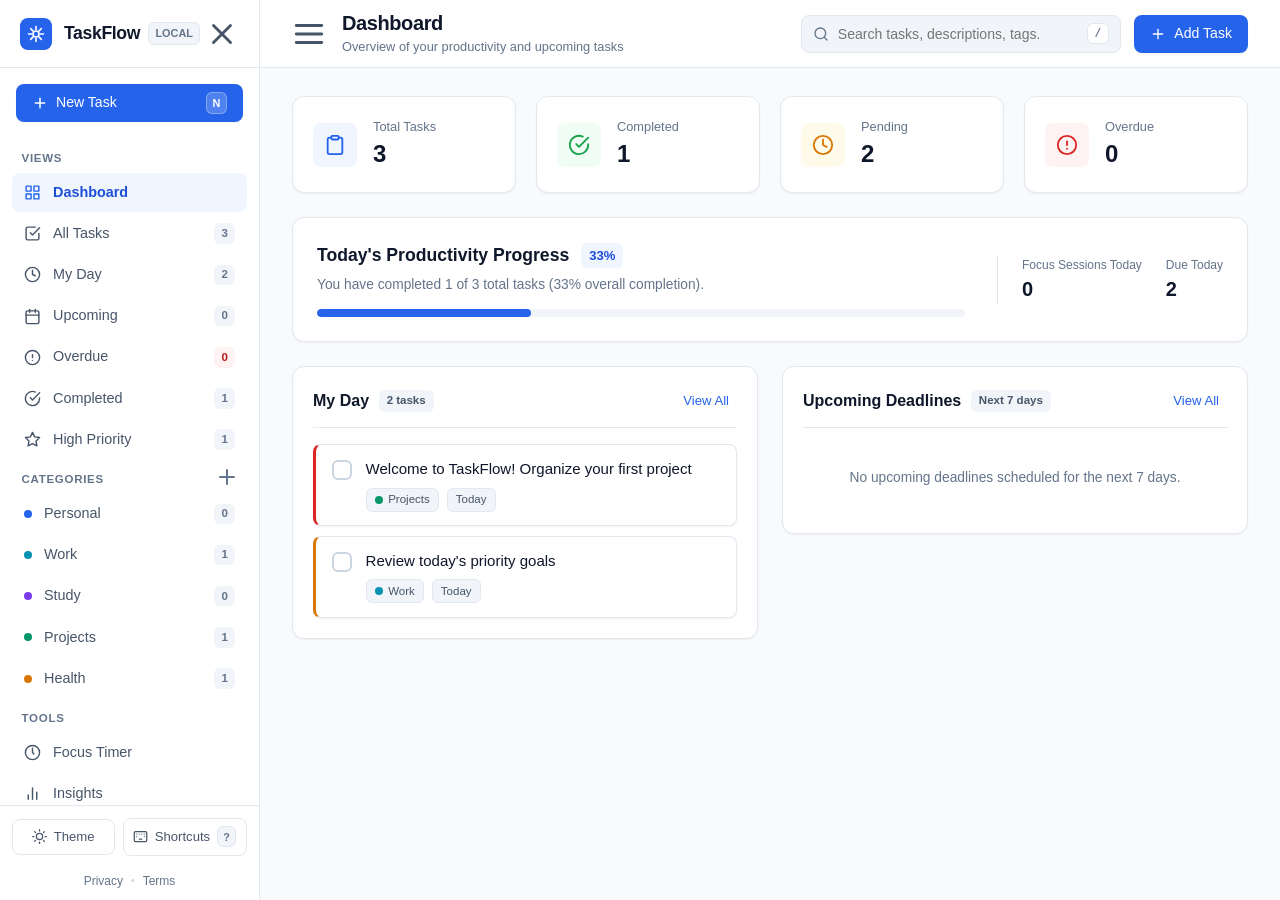
==== commit def55538: "Add production legal policies, SVG favicon, custom domain config, and refine design system" ====
--- a/TaskFlow/index.html
+++ b/TaskFlow/index.html
@@ -4,7 +4,8 @@
   <meta charset="UTF-8">
   <meta name="viewport" content="width=device-width, initial-scale=1.0">
   <meta name="description" content="TaskFlow - Smart To-Do List & Productivity Dashboard. Fast, local, private, and distraction-free task management.">
-  <title>TaskFlow — Smart Productivity & Tasks</title>
+  <title>TaskFlow: Smart Productivity & Tasks</title>
+  <link rel="icon" type="image/svg+xml" href="favicon.svg">
   <link rel="stylesheet" href="styles.css">
   <script>
     // Prevent theme flash before CSS renders
@@ -231,6 +232,12 @@
           <kbd class="shortcut-tag">?</kbd>
         </button>
       </div>
+
+      <div class="sidebar-legal-bar">
+        <a href="privacy.html" class="sidebar-legal-link">Privacy</a>
+        <span class="sidebar-legal-sep" aria-hidden="true">•</span>
+        <a href="terms.html" class="sidebar-legal-link">Terms</a>
+      </div>
     </aside>
 
     <!-- Main Content Area -->
@@ -796,6 +803,44 @@
               </div>
             </div>
 
+            <!-- Legal & Compliance Documentation -->
+            <div class="card-panel">
+              <div class="card-panel-header">
+                <div>
+                  <h3 class="card-panel-title">Legal & Compliance</h3>
+                  <p class="card-panel-subtitle">Transparent legal documentation and terms</p>
+                </div>
+              </div>
+              <div class="settings-item-row">
+                <div class="settings-item-info">
+                  <h4 class="settings-item-title">Privacy Policy</h4>
+                  <p class="settings-item-desc">Read our commitment to zero-tracking and local storage isolation.</p>
+                </div>
+                <a href="privacy.html" class="btn btn-secondary btn-sm" target="_blank" rel="noopener">
+                  <span>View Privacy Policy</span>
+                  <svg viewBox="0 0 24 24" fill="none" stroke="currentColor" stroke-width="2" stroke-linecap="round" stroke-linejoin="round" style="width: 14px; height: 14px;">
+                    <path d="M18 13v6a2 2 0 01-2 2H5a2 2 0 01-2-2V8a2 2 0 012-2h6"></path>
+                    <polyline points="15 3 21 3 21 9"></polyline>
+                    <line x1="10" y1="14" x2="21" y2="3"></line>
+                  </svg>
+                </a>
+              </div>
+              <div class="settings-item-row">
+                <div class="settings-item-info">
+                  <h4 class="settings-item-title">Terms and Conditions</h4>
+                  <p class="settings-item-desc">Review usage terms, disclaimer of warranties, and local data guidelines.</p>
+                </div>
+                <a href="terms.html" class="btn btn-secondary btn-sm" target="_blank" rel="noopener">
+                  <span>View Terms</span>
+                  <svg viewBox="0 0 24 24" fill="none" stroke="currentColor" stroke-width="2" stroke-linecap="round" stroke-linejoin="round" style="width: 14px; height: 14px;">
+                    <path d="M18 13v6a2 2 0 01-2 2H5a2 2 0 01-2-2V8a2 2 0 012-2h6"></path>
+                    <polyline points="15 3 21 3 21 9"></polyline>
+                    <line x1="10" y1="14" x2="21" y2="3"></line>
+                  </svg>
+                </a>
+              </div>
+            </div>
+
             <!-- Categories Management Panel -->
             <div class="card-panel">
               <div class="card-panel-header">
--- a/TaskFlow/styles.css
+++ b/TaskFlow/styles.css
@@ -1,5 +1,5 @@
 /* ==========================================================================
-   TASKFLOW — CORE DESIGN SYSTEM & STYLESHEET
+   TASKFLOW: CORE DESIGN SYSTEM & STYLESHEET
    Clean, minimalist, restrained blue accents, accessible contrast.
    ========================================================================== */
 
@@ -377,7 +377,7 @@
   font-size: 0.72rem;
   font-weight: 600;
   padding: 0.1rem 0.45rem;
-  border-radius: 9999px;
+  border-radius: var(--radius-sm);
   background-color: var(--bg-subtle);
   color: var(--text-muted);
 }
@@ -427,6 +427,31 @@
   justify-content: space-between;
   gap: 0.5rem;
   background-color: var(--bg-sidebar);
+}
+
+.sidebar-legal-bar {
+  padding: 0.25rem 0.75rem 0.65rem 0.75rem;
+  display: flex;
+  align-items: center;
+  justify-content: center;
+  gap: 0.5rem;
+  font-size: 0.75rem;
+  background-color: var(--bg-sidebar);
+}
+
+.sidebar-legal-link {
+  color: var(--text-muted);
+  transition: color var(--transition-fast);
+}
+
+.sidebar-legal-link:hover {
+  color: var(--text-primary);
+  text-decoration: underline;
+}
+
+.sidebar-legal-sep {
+  color: var(--border-strong);
+  font-size: 0.65rem;
 }
 
 .footer-btn {
@@ -891,7 +916,7 @@
   font-size: 0.82rem;
   font-weight: 700;
   padding: 0.15rem 0.5rem;
-  border-radius: 9999px;
+  border-radius: var(--radius-sm);
   background-color: var(--accent-subtle);
   color: var(--accent-text);
 }
@@ -906,14 +931,14 @@
   width: 100%;
   height: 8px;
   background-color: var(--bg-subtle);
-  border-radius: 9999px;
+  border-radius: var(--radius-sm);
   overflow: hidden;
 }
 
 .progress-fill {
   height: 100%;
   background-color: var(--accent-primary);
-  border-radius: 9999px;
+  border-radius: var(--radius-sm);
   transition: width 300ms ease;
 }
 
@@ -987,7 +1012,7 @@
   font-size: 0.72rem;
   font-weight: 600;
   padding: 0.15rem 0.5rem;
-  border-radius: 9999px;
+  border-radius: var(--radius-sm);
   background-color: var(--bg-subtle);
   color: var(--text-secondary);
 }
@@ -1593,13 +1618,13 @@
   width: 100%;
   height: 6px;
   background-color: var(--bg-subtle);
-  border-radius: 9999px;
+  border-radius: var(--radius-sm);
   overflow: hidden;
 }
 
 .breakdown-bar-fill {
   height: 100%;
-  border-radius: 9999px;
+  border-radius: var(--radius-sm);
   transition: width 300ms ease;
 }
 
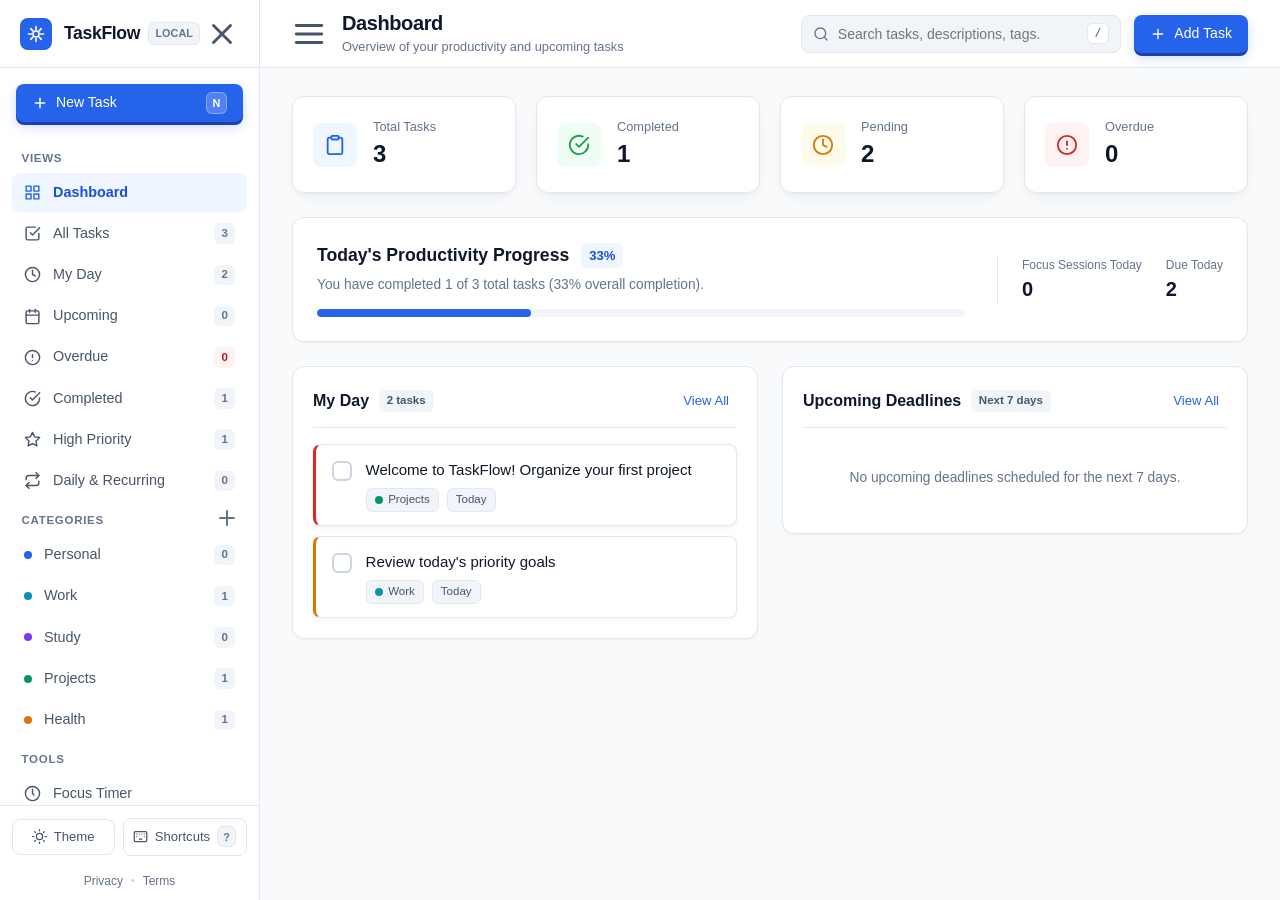
==== commit 29badfeb: "Add recurring daily reminders and 3D tactile UI animations" ====
--- a/TaskFlow/index.html
+++ b/TaskFlow/index.html
@@ -142,6 +142,18 @@
               <span class="nav-badge" id="badge-high-priority">0</span>
             </button>
           </li>
+          <li>
+            <button class="nav-item" data-view="recurring" id="nav-recurring">
+              <svg viewBox="0 0 24 24" fill="none" stroke="currentColor" stroke-width="2" stroke-linecap="round" stroke-linejoin="round" aria-hidden="true">
+                <polyline points="17 1 21 5 17 9"></polyline>
+                <path d="M3 11V9a4 4 0 014-4h14"></path>
+                <polyline points="7 23 3 19 7 15"></polyline>
+                <path d="M21 13v2a4 4 0 01-4 4H3"></path>
+              </svg>
+              <span class="nav-label">Daily & Recurring</span>
+              <span class="nav-badge" id="badge-recurring">0</span>
+            </button>
+          </li>
         </ul>
 
         <!-- Categories Section -->
@@ -934,6 +946,25 @@
           <span class="form-hint">Separate multiple tags with commas</span>
         </div>
 
+        <!-- Daily Recurrence & Topic Reminder -->
+        <div class="form-row">
+          <div class="form-group">
+            <label for="taskRecurrenceInput" class="form-label">Repeat Schedule / Topic</label>
+            <select id="taskRecurrenceInput" class="form-select">
+              <option value="none">Does not repeat</option>
+              <option value="daily">Repeats Daily (Every Day)</option>
+              <option value="weekdays">Weekdays (Mon - Fri)</option>
+              <option value="weekly">Repeats Weekly</option>
+            </select>
+          </div>
+
+          <div class="form-group" id="dailyReminderTimeGroup" style="display: none;">
+            <label for="taskDailyReminderTimeInput" class="form-label">Daily Reminder Time</label>
+            <input type="time" id="taskDailyReminderTimeInput" class="form-input" value="09:00">
+            <span class="form-hint">Sends daily alert for this topic</span>
+          </div>
+        </div>
+
         <!-- Optional Reminder -->
         <div class="form-group reminder-group">
           <div class="checkbox-label-wrapper">
@@ -993,6 +1024,10 @@
           <div class="detail-meta-item">
             <span class="detail-meta-label">Reminder</span>
             <span class="detail-meta-value" id="detailReminderValue">None</span>
+          </div>
+          <div class="detail-meta-item">
+            <span class="detail-meta-label">Schedule / Repeat</span>
+            <span class="detail-meta-value" id="detailRecurrenceValue">Does not repeat</span>
           </div>
           <div class="detail-meta-item">
             <span class="detail-meta-label">Created</span>
--- a/TaskFlow/styles.css
+++ b/TaskFlow/styles.css
@@ -676,8 +676,9 @@
   border-radius: var(--radius-md);
   font-size: 0.88rem;
   font-weight: 500;
-  transition: all var(--transition-fast);
+  transition: transform 120ms cubic-bezier(0.2, 0.8, 0.2, 1), box-shadow 120ms ease, background-color var(--transition-fast);
   white-space: nowrap;
+  transform: translateZ(0);
 }
 
 .btn svg {
@@ -705,15 +706,19 @@
 .btn-primary {
   background-color: var(--accent-primary);
   color: var(--text-inverse);
-  box-shadow: var(--shadow-sm);
+  box-shadow: 0 3px 0 var(--accent-active), 0 5px 12px rgba(37, 99, 235, 0.22);
 }
 
 .btn-primary:hover {
   background-color: var(--accent-hover);
+  transform: translateY(-1px);
+  box-shadow: 0 4px 0 var(--accent-active), 0 7px 16px rgba(37, 99, 235, 0.28);
 }
 
 .btn-primary:active {
   background-color: var(--accent-active);
+  transform: translateY(2px);
+  box-shadow: 0 1px 0 var(--accent-active), 0 2px 4px rgba(37, 99, 235, 0.2);
 }
 
 .btn-primary .shortcut-tag {
@@ -727,12 +732,19 @@
   background-color: var(--bg-surface);
   color: var(--text-primary);
   border: 1px solid var(--border-subtle);
-  box-shadow: var(--shadow-sm);
+  box-shadow: 0 2px 0 var(--border-strong), 0 3px 6px rgba(0, 0, 0, 0.04);
 }
 
 .btn-secondary:hover {
   background-color: var(--bg-subtle);
   border-color: var(--border-strong);
+  transform: translateY(-1px);
+  box-shadow: 0 3px 0 var(--border-strong), 0 5px 10px rgba(0, 0, 0, 0.06);
+}
+
+.btn-secondary:active {
+  transform: translateY(2px);
+  box-shadow: 0 0 0 var(--border-strong), 0 1px 2px rgba(0, 0, 0, 0.04);
 }
 
 .btn-ghost {
@@ -828,7 +840,15 @@
   display: flex;
   align-items: center;
   gap: 1rem;
-  box-shadow: var(--shadow-sm);
+  box-shadow: 0 2px 4px rgba(0, 0, 0, 0.03), 0 8px 16px -4px rgba(0, 0, 0, 0.05), inset 0 1px 0 rgba(255, 255, 255, 0.7);
+  transform-style: preserve-3d;
+  transition: transform 220ms cubic-bezier(0.2, 0.8, 0.2, 1), box-shadow 220ms ease;
+  will-change: transform;
+}
+
+.stat-card:hover {
+  transform: translateY(-3px) translateZ(10px);
+  box-shadow: 0 6px 14px rgba(0, 0, 0, 0.06), 0 16px 28px -6px rgba(0, 0, 0, 0.1), inset 0 1px 0 rgba(255, 255, 255, 0.9);
 }
 
 .stat-icon-wrapper {
@@ -1101,14 +1121,17 @@
   display: flex;
   align-items: flex-start;
   gap: 0.85rem;
-  transition: all var(--transition-fast);
+  transform-style: preserve-3d;
+  transition: transform 200ms cubic-bezier(0.2, 0.8, 0.2, 1), box-shadow 200ms ease, border-color var(--transition-fast);
   position: relative;
-  box-shadow: var(--shadow-sm);
+  box-shadow: 0 1px 3px rgba(0, 0, 0, 0.04), 0 4px 8px -2px rgba(0, 0, 0, 0.04);
+  will-change: transform;
 }
 
 .task-item:hover {
   border-color: var(--border-strong);
-  box-shadow: var(--shadow-md);
+  transform: translateY(-2px) translateZ(8px);
+  box-shadow: 0 4px 10px rgba(0, 0, 0, 0.06), 0 12px 20px -4px rgba(0, 0, 0, 0.08);
 }
 
 .task-item.is-completed {
@@ -1271,6 +1294,13 @@
   background-color: var(--warning-bg);
   color: var(--warning);
   border: 1px solid var(--warning-border);
+}
+
+.badge.recurrence-badge {
+  background-color: var(--accent-subtle);
+  color: var(--accent-text);
+  border: 1px solid rgba(37, 99, 235, 0.25);
+  font-weight: 600;
 }
 
 /* Task Actions (Hover / Right) */
@@ -1393,6 +1423,15 @@
   display: flex;
   align-items: center;
   justify-content: center;
+  transform: perspective(800px) rotateX(2deg);
+  box-shadow: inset 0 2px 10px rgba(0, 0, 0, 0.05), 0 16px 36px -8px rgba(0, 0, 0, 0.09);
+  border-radius: 50%;
+  border: 4px solid var(--border-subtle);
+  transition: transform 0.3s cubic-bezier(0.2, 0.8, 0.2, 1);
+}
+
+.timer-clock-container:hover {
+  transform: perspective(800px) rotateX(0deg) translateY(-2px);
 }
 
 .timer-progress-ring {
@@ -1758,12 +1797,13 @@
   background-color: var(--bg-surface-elevated);
   border: 1px solid var(--border-subtle);
   border-radius: var(--radius-xl);
-  box-shadow: var(--shadow-modal);
+  box-shadow: var(--shadow-modal), 0 25px 50px -12px rgba(0, 0, 0, 0.2);
   overflow: hidden;
   display: flex;
   flex-direction: column;
   max-height: 90vh;
-  animation: modalSlideUp var(--transition-normal);
+  transform-style: preserve-3d;
+  animation: modalSlideUp3D var(--transition-normal);
 }
 
 .modal-dialog-sm {
@@ -1774,9 +1814,9 @@
   max-width: 600px;
 }
 
-@keyframes modalSlideUp {
-  from { transform: translateY(12px) scale(0.98); opacity: 0; }
-  to { transform: translateY(0) scale(1); opacity: 1; }
+@keyframes modalSlideUp3D {
+  from { transform: perspective(1000px) translateZ(-40px) rotateX(4deg) translateY(16px); opacity: 0; }
+  to { transform: perspective(1000px) translateZ(0) rotateX(0deg) translateY(0); opacity: 1; }
 }
 
 .modal-header {
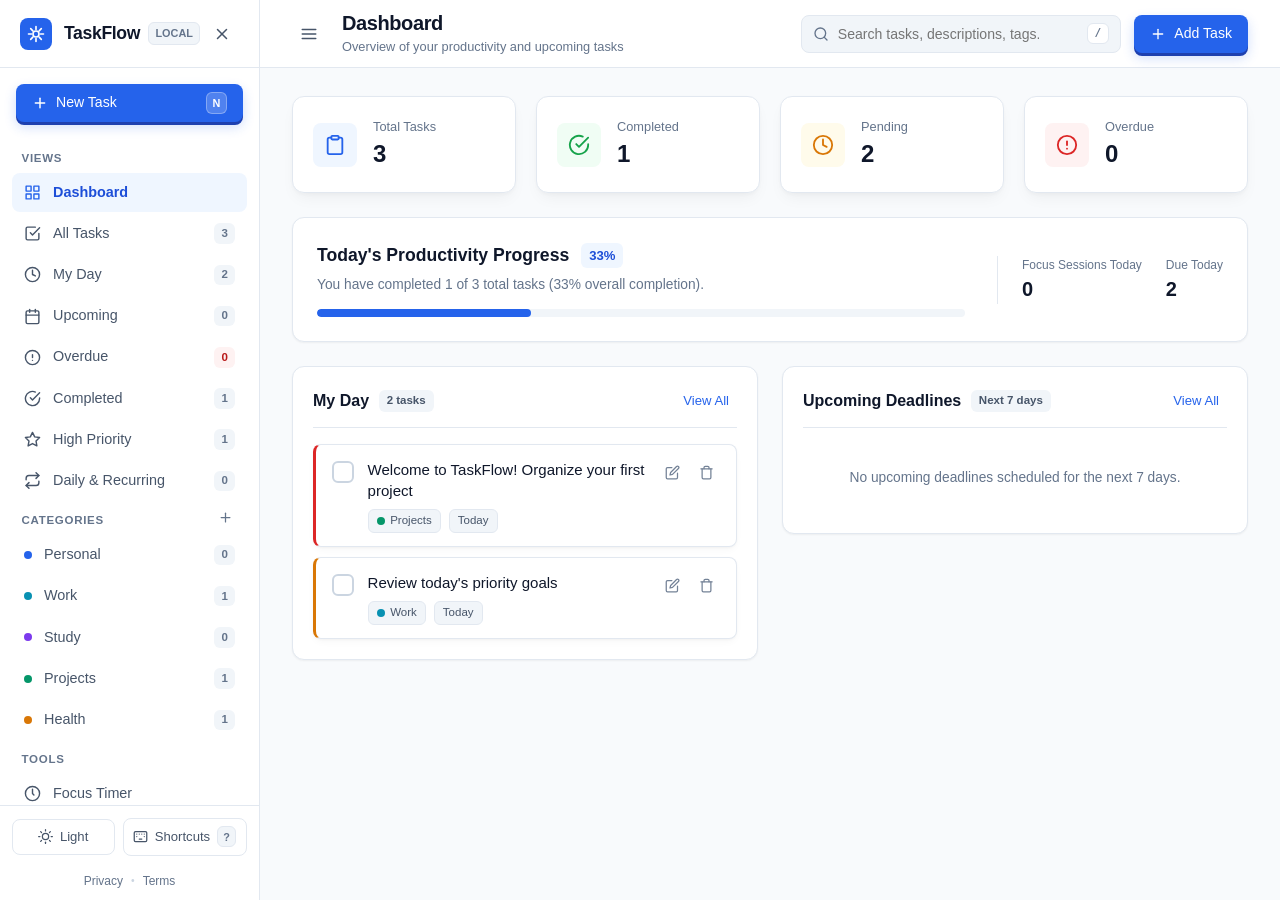
==== commit 70220e5c: "Fix icon button sizing, click targets, and interactive actions" ====
--- a/TaskFlow/index.html
+++ b/TaskFlow/index.html
@@ -278,7 +278,7 @@
               <line x1="21" y1="21" x2="16.65" y2="16.65"></line>
             </svg>
             <input type="search" class="search-input" id="globalSearchInput" placeholder="Search tasks, descriptions, tags... (/)" aria-label="Search tasks">
-            <kbd class="search-shortcut" title="Press / to search">/</kbd>
+            <kbd class="search-shortcut" id="searchShortcutKbd" title="Press / to search">/</kbd>
             <button class="search-clear-btn" id="searchClearBtn" aria-label="Clear search" style="display: none;">
               <svg viewBox="0 0 24 24" fill="none" stroke="currentColor" stroke-width="2" stroke-linecap="round" stroke-linejoin="round" aria-hidden="true">
                 <line x1="18" y1="6" x2="6" y2="18"></line>
@@ -307,7 +307,7 @@
         <section class="view-panel active" id="view-dashboard" aria-labelledby="pageTitle">
           <!-- Stats Summary Grid -->
           <div class="stats-grid">
-            <div class="stat-card">
+            <div class="stat-card" id="statCardTotal" role="button" tabindex="0" title="Click to view all tasks" aria-label="View all tasks">
               <div class="stat-icon-wrapper blue">
                 <svg viewBox="0 0 24 24" fill="none" stroke="currentColor" stroke-width="2" stroke-linecap="round" stroke-linejoin="round" aria-hidden="true">
                   <path d="M16 4h2a2 2 0 012 2v14a2 2 0 01-2 2H6a2 2 0 01-2-2V6a2 2 0 012-2h2"></path>
@@ -320,7 +320,7 @@
               </div>
             </div>
 
-            <div class="stat-card">
+            <div class="stat-card" id="statCardCompleted" role="button" tabindex="0" title="Click to view completed tasks" aria-label="View completed tasks">
               <div class="stat-icon-wrapper green">
                 <svg viewBox="0 0 24 24" fill="none" stroke="currentColor" stroke-width="2" stroke-linecap="round" stroke-linejoin="round" aria-hidden="true">
                   <path d="M22 11.08V12a10 10 0 11-5.93-9.14"></path>
@@ -333,7 +333,7 @@
               </div>
             </div>
 
-            <div class="stat-card">
+            <div class="stat-card" id="statCardPending" role="button" tabindex="0" title="Click to view pending tasks" aria-label="View pending tasks">
               <div class="stat-icon-wrapper amber">
                 <svg viewBox="0 0 24 24" fill="none" stroke="currentColor" stroke-width="2" stroke-linecap="round" stroke-linejoin="round" aria-hidden="true">
                   <circle cx="12" cy="12" r="10"></circle>
@@ -346,7 +346,7 @@
               </div>
             </div>
 
-            <div class="stat-card">
+            <div class="stat-card" id="statCardOverdue" role="button" tabindex="0" title="Click to view overdue tasks" aria-label="View overdue tasks">
               <div class="stat-icon-wrapper red">
                 <svg viewBox="0 0 24 24" fill="none" stroke="currentColor" stroke-width="2" stroke-linecap="round" stroke-linejoin="round" aria-hidden="true">
                   <circle cx="12" cy="12" r="10"></circle>
@@ -546,7 +546,7 @@
             </div>
 
             <!-- Big Circular Countdown Clock -->
-            <div class="timer-clock-container">
+            <div class="timer-clock-container" id="timerClockContainer" role="button" tabindex="0" title="Click to start or pause timer">
               <svg class="timer-progress-ring" viewBox="0 0 280 280" aria-hidden="true">
                 <circle class="timer-ring-bg" cx="140" cy="140" r="124"></circle>
                 <circle class="timer-ring-progress" id="timerProgressRing" cx="140" cy="140" r="124"></circle>
--- a/TaskFlow/styles.css
+++ b/TaskFlow/styles.css
@@ -787,6 +787,15 @@
   border-radius: var(--radius-md);
   color: var(--text-secondary);
   transition: all var(--transition-fast);
+  cursor: pointer;
+  flex-shrink: 0;
+}
+
+.icon-button svg {
+  width: 18px;
+  height: 18px;
+  flex-shrink: 0;
+  pointer-events: none;
 }
 
 .icon-button:hover {
@@ -795,19 +804,38 @@
 }
 
 .icon-button-subtle {
-  width: 24px;
-  height: 24px;
+  width: 28px;
+  height: 28px;
   display: flex;
   align-items: center;
   justify-content: center;
   border-radius: var(--radius-sm);
   color: var(--text-muted);
   transition: all var(--transition-fast);
+  cursor: pointer;
+  flex-shrink: 0;
+}
+
+.icon-button-subtle svg {
+  width: 15px;
+  height: 15px;
+  flex-shrink: 0;
+  pointer-events: none;
 }
 
 .icon-button-subtle:hover {
   background-color: var(--bg-hover);
   color: var(--text-primary);
+}
+
+/* Ensure all icon SVG clicks pass through cleanly to parent interactive button */
+.btn svg,
+.footer-btn svg,
+.task-checkbox-btn svg,
+.search-clear-btn svg,
+.toast-close-btn svg,
+.nav-item svg {
+  pointer-events: none;
 }
 
 .text-button {
@@ -844,11 +872,16 @@
   transform-style: preserve-3d;
   transition: transform 220ms cubic-bezier(0.2, 0.8, 0.2, 1), box-shadow 220ms ease;
   will-change: transform;
+  cursor: pointer;
 }
 
 .stat-card:hover {
   transform: translateY(-3px) translateZ(10px);
   box-shadow: 0 6px 14px rgba(0, 0, 0, 0.06), 0 16px 28px -6px rgba(0, 0, 0, 0.1), inset 0 1px 0 rgba(255, 255, 255, 0.9);
+}
+
+.stat-card:active {
+  transform: translateY(0px) translateZ(4px);
 }
 
 .stat-icon-wrapper {
@@ -1153,8 +1186,8 @@
 /* Custom Checkbox */
 .task-checkbox-btn {
   margin-top: 2px;
-  width: 20px;
-  height: 20px;
+  width: 22px;
+  height: 22px;
   border-radius: var(--radius-sm);
   border: 2px solid var(--border-strong);
   display: flex;
@@ -1164,10 +1197,15 @@
   transition: all var(--transition-fast);
   color: transparent;
   background-color: transparent;
+  cursor: pointer;
+  position: relative;
+  z-index: 5;
+  transform: translateZ(10px);
 }
 
 .task-checkbox-btn:hover {
   border-color: var(--accent-primary);
+  transform: translateZ(10px) scale(1.08);
 }
 
 .task-item.is-completed .task-checkbox-btn {
@@ -1307,10 +1345,13 @@
 .task-actions {
   display: flex;
   align-items: center;
-  gap: 0.2rem;
+  gap: 0.35rem;
   margin-left: auto;
-  opacity: 0.8;
+  opacity: 0.9;
   transition: opacity var(--transition-fast);
+  position: relative;
+  z-index: 5;
+  transform: translateZ(10px);
 }
 
 .task-item:hover .task-actions {
@@ -1428,6 +1469,7 @@
   border-radius: 50%;
   border: 4px solid var(--border-subtle);
   transition: transform 0.3s cubic-bezier(0.2, 0.8, 0.2, 1);
+  cursor: pointer;
 }
 
 .timer-clock-container:hover {
@@ -1786,6 +1828,10 @@
   animation: modalFadeIn var(--transition-fast);
 }
 
+#confirmModalBackdrop {
+  z-index: 1200;
+}
+
 @keyframes modalFadeIn {
   from { opacity: 0; }
   to { opacity: 1; }
